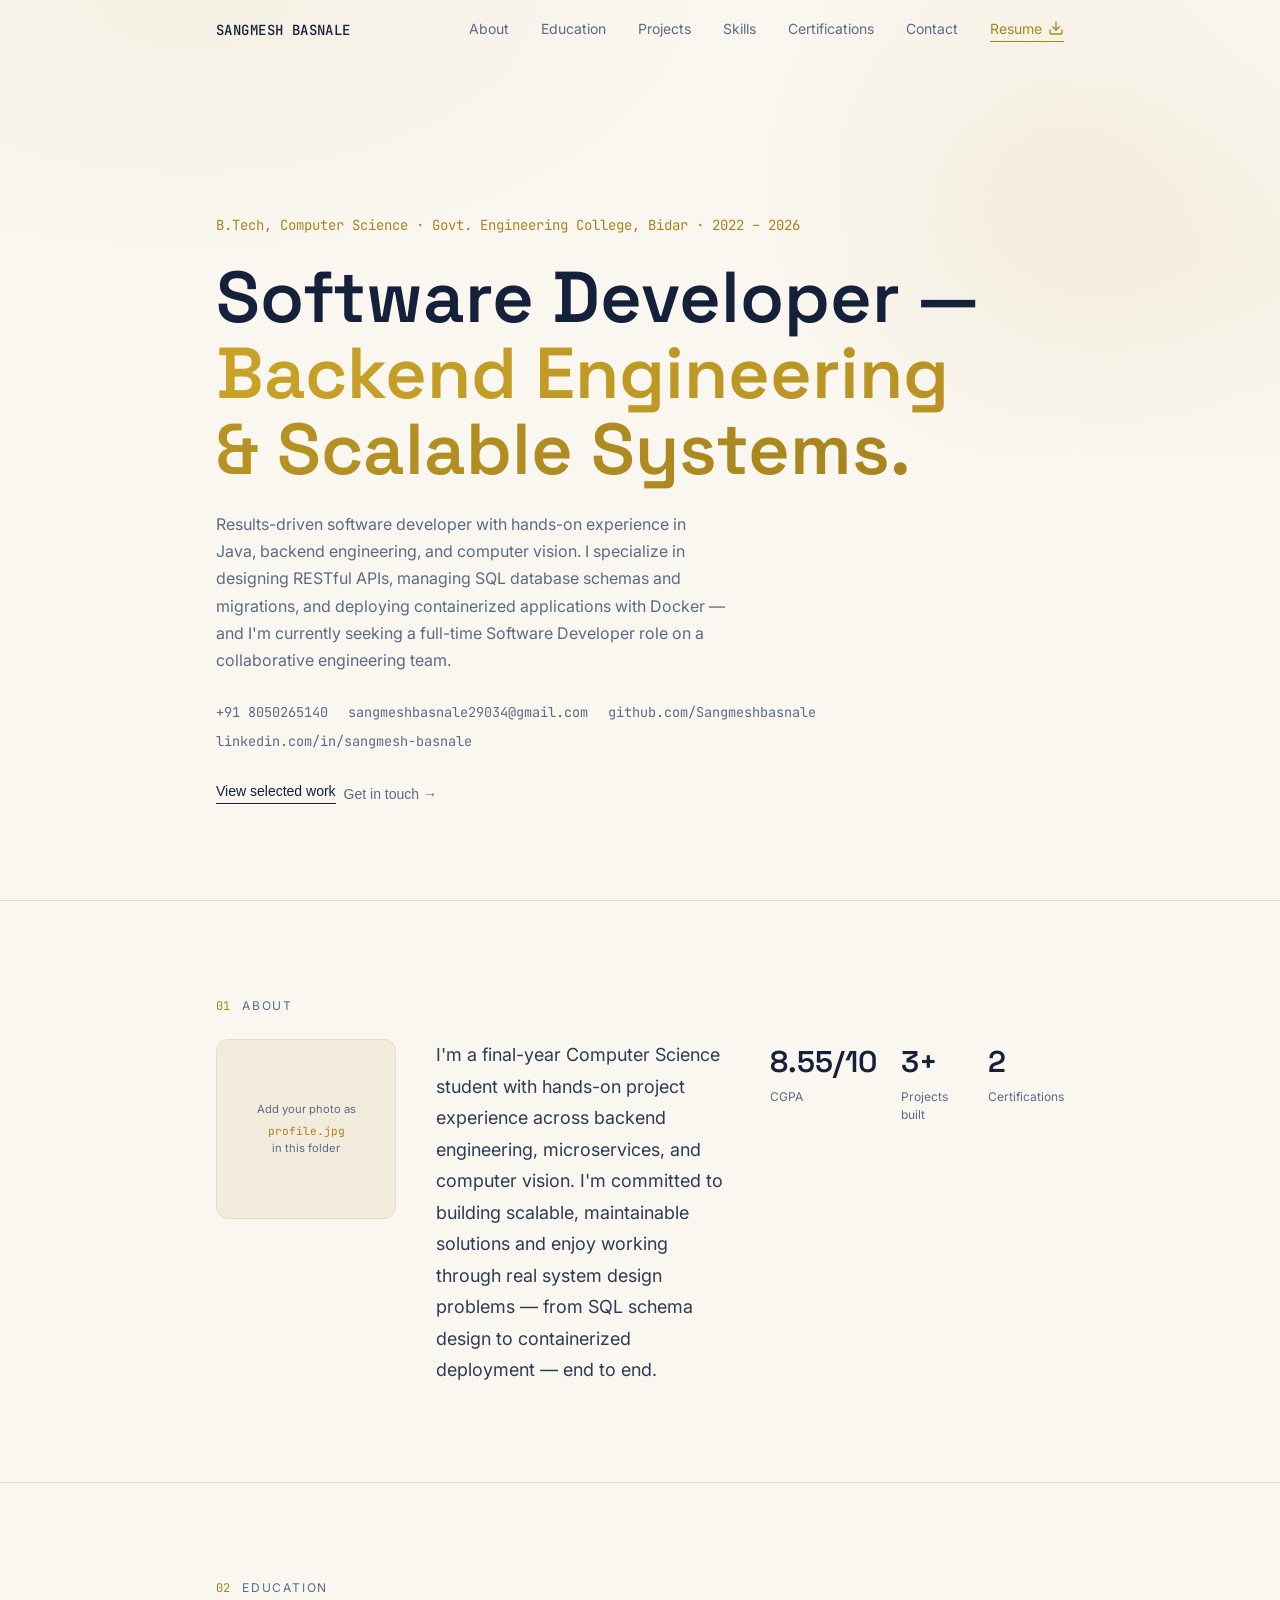
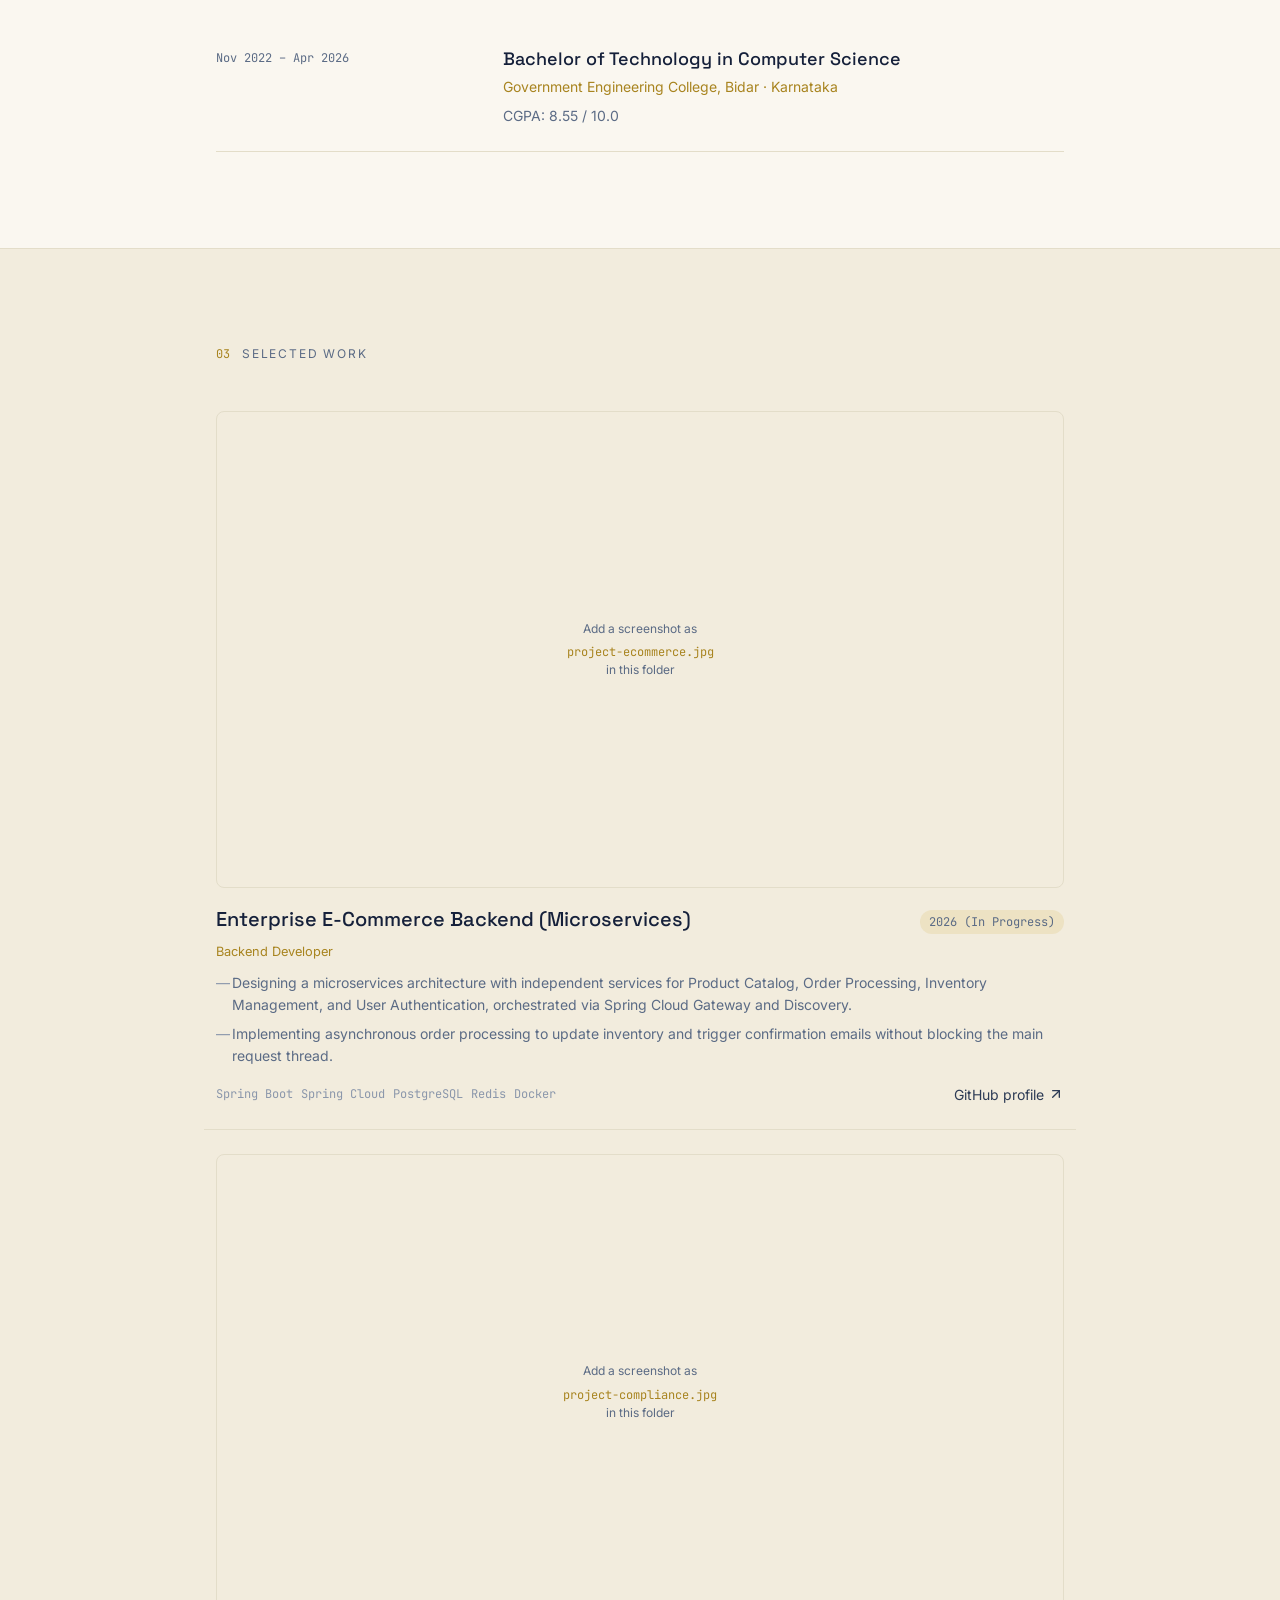
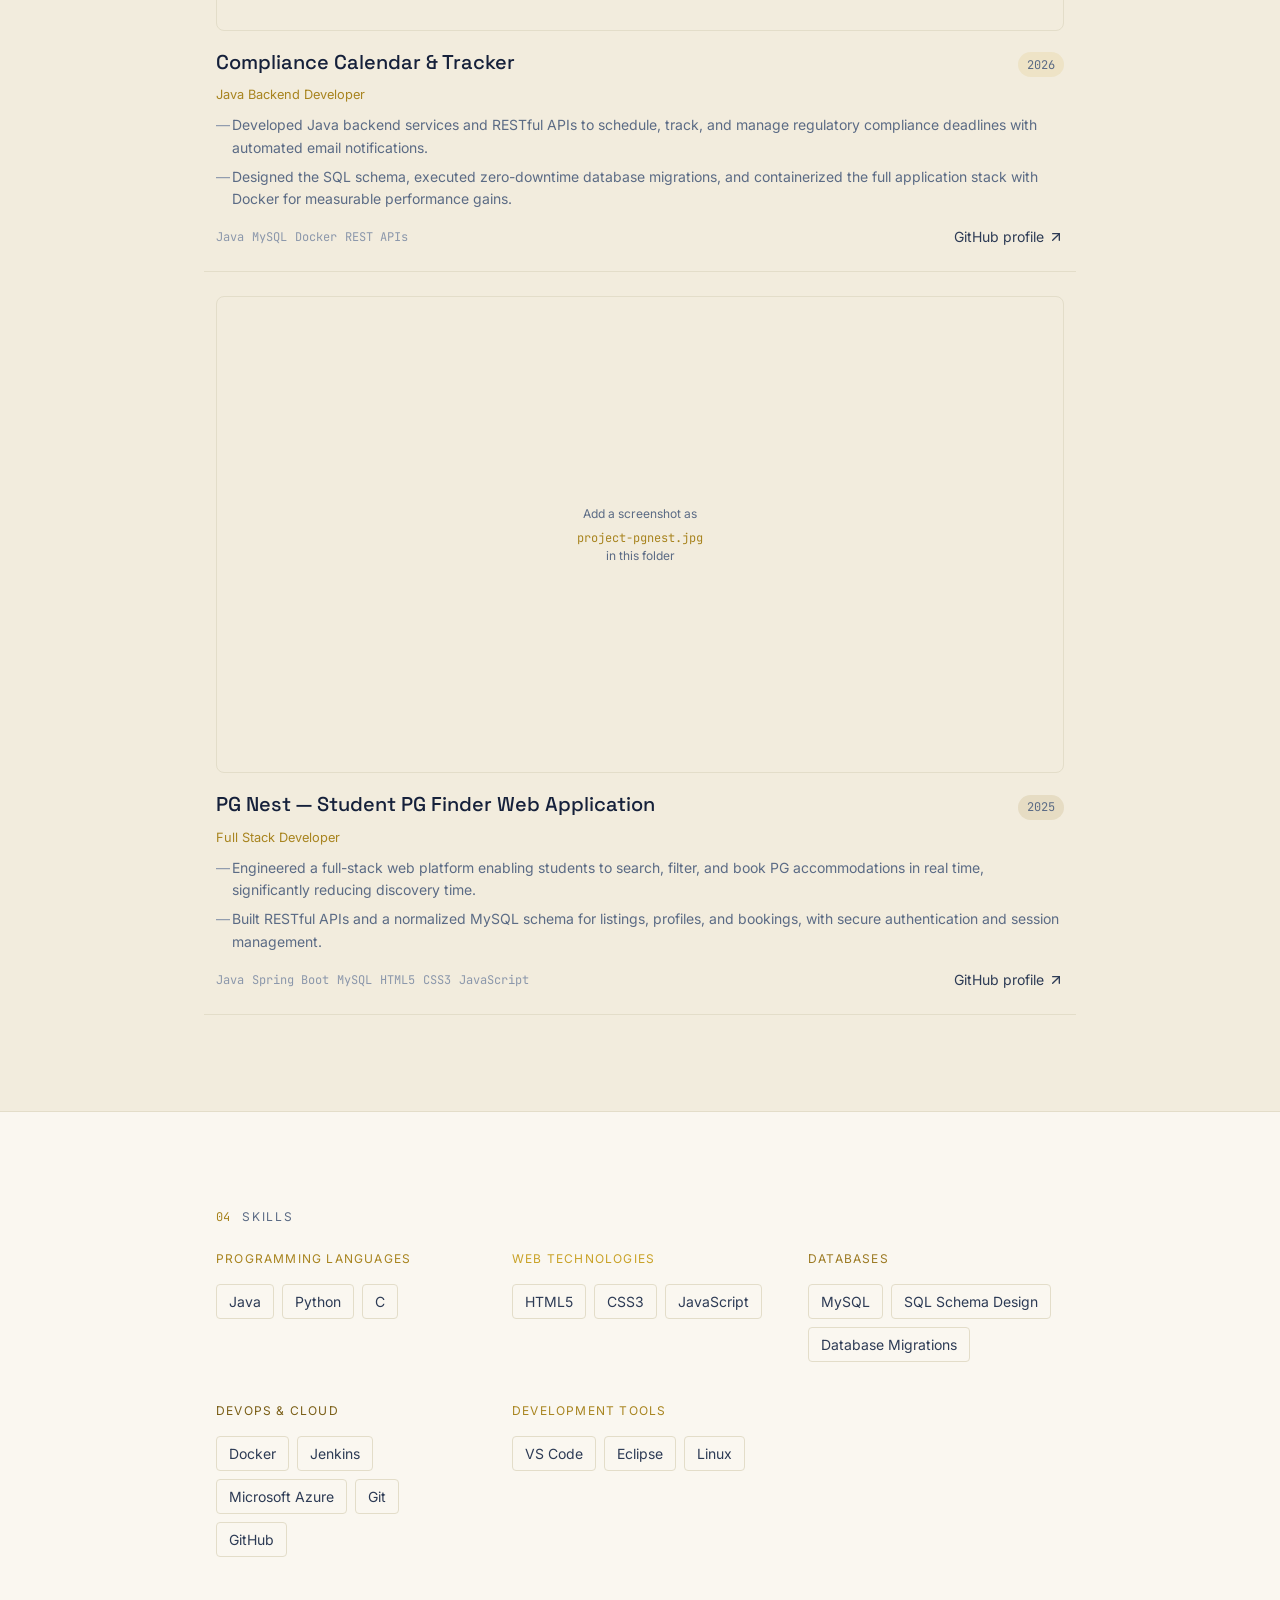
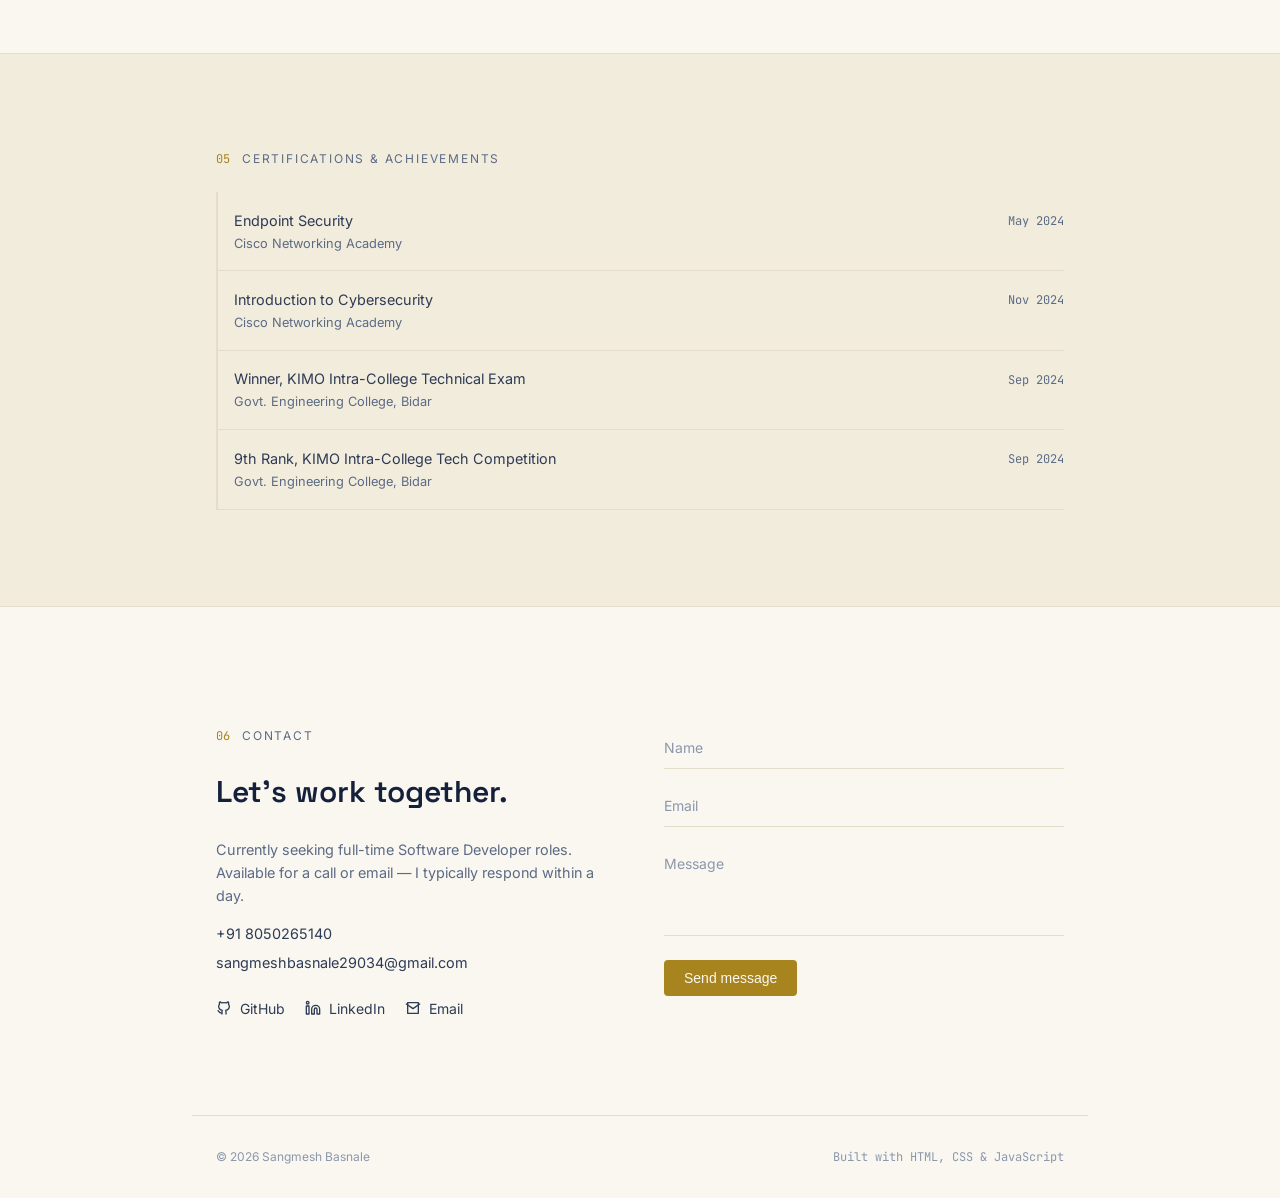
==== index.html @ 39742c04 "Initial commit: Portfolio website with index.html, style.css, script.js" ====
<!DOCTYPE html>
<html lang="en">
<head>
<meta charset="UTF-8" />
<meta name="viewport" content="width=device-width, initial-scale=1.0" />
<title>Sangmesh Basnale — Software Developer</title>
<link rel="preconnect" href="https://fonts.googleapis.com">
<link href="https://fonts.googleapis.com/css2?family=Space+Grotesk:wght@500;600;700&family=Inter:wght@400;500;600&family=JetBrains+Mono:wght@400;500&display=swap" rel="stylesheet">
<link rel="stylesheet" href="style.css">
</head>
<body>

<nav id="nav">
  <div class="nav-inner">
    <button class="brand" data-scroll="home">SANGMESH&nbsp;BASNALE</button>
    <div class="nav-links">
      <button class="nav-link" data-scroll="about">About</button>
      <button class="nav-link" data-scroll="education">Education</button>
      <button class="nav-link" data-scroll="projects">Projects</button>
      <button class="nav-link" data-scroll="skills">Skills</button>
      <button class="nav-link" data-scroll="certifications">Certifications</button>
      <button class="nav-link" data-scroll="contact">Contact</button>
      <a class="resume-btn" href="Sangmesh_Resume.pdf" target="_blank" rel="noopener noreferrer">
        Resume
        <svg class="icon" viewBox="0 0 24 24"><path d="M21 15v4a2 2 0 0 1-2 2H5a2 2 0 0 1-2-2v-4"></path><polyline points="7 10 12 15 17 10"></polyline><line x1="12" y1="15" x2="12" y2="3"></line></svg>
      </a>
    </div>
    <button class="nav-toggle" id="nav-toggle" aria-label="Toggle menu">
      <svg class="icon" viewBox="0 0 24 24" id="menu-icon"><line x1="4" y1="7" x2="20" y2="7"></line><line x1="4" y1="12" x2="20" y2="12"></line><line x1="4" y1="17" x2="20" y2="17"></line></svg>
    </button>
  </div>
  <div class="mobile-menu" id="mobile-menu">
    <button data-scroll="about">About</button>
    <button data-scroll="education">Education</button>
    <button data-scroll="projects">Projects</button>
    <button data-scroll="skills">Skills</button>
    <button data-scroll="certifications">Certifications</button>
    <button data-scroll="contact">Contact</button>
  </div>
</nav>

<!-- HERO -->
<section id="home" style="border-top:none;">
  <div class="wrap">
    <div class="eyebrow reveal">B.Tech, Computer Science · Govt. Engineering College, Bidar · 2022 – 2026</div>
    <img src="C:\Users\sangm\OneDrive\Pictures\Desktop\WhatsApp Image 2026-06-29 at 3.25.11 PM.jpeg" alt="Sangmesh Basnale" class="hero-profile-img reveal" onerror="this.style.display='none'">
    <h1 class="headline display reveal">Software Developer —<br><span class="grad-text">Backend Engineering<br>&amp; Scalable Systems.</span></h1>
    <p class="bio reveal">
      Results-driven software developer with hands-on experience in Java, backend
      engineering, and computer vision. I specialize in designing RESTful APIs, managing SQL
      database schemas and migrations, and deploying containerized applications with Docker —
      and I'm currently seeking a full-time Software Developer role on a collaborative
      engineering team.
    </p>
    <div class="contact-line reveal">
      <a href="tel:+918050265140">+91 8050265140</a>
      <a href="mailto:sangmeshbasnale29034@gmail.com">sangmeshbasnale29034@gmail.com</a>
      <a href="https://github.com/Sangmeshbasnale" target="_blank" rel="noopener noreferrer">github.com/Sangmeshbasnale</a>
      <a href="https://www.linkedin.com/in/sangmesh-basnale" target="_blank" rel="noopener noreferrer">linkedin.com/in/sangmesh-basnale</a>
    </div>
    <div class="hero-cta reveal">
      <button class="btn-outline" data-scroll="projects">View selected work</button>
      <button class="btn-ghost" data-scroll="contact">Get in touch →</button>
    </div>
  </div>
</section>

<!-- ABOUT -->
<section id="about">
  <div class="wrap">
    <div class="section-label reveal"><span class="idx">01</span><span class="lbl">About</span></div>
    <div class="about-grid">
      <div class="profile-photo-wrap reveal">
        <img src="C:\Users\sangm\OneDrive\Pictures\Desktop\WhatsApp Image 2026-06-29 at 3.25.11 PM.jpeg" alt="Sangmesh Basnale"
             onerror="this.style.display='none'; this.nextElementSibling.style.display='flex';">
        <div class="photo-placeholder">
          Add your photo as
          <span class="fname">profile.jpg</span>
          in this folder
        </div>
      </div>
      <p class="about-text reveal">
        I'm a final-year Computer Science student with hands-on project experience across
        backend engineering, microservices, and computer vision. I'm committed to building
        scalable, maintainable solutions and enjoy working through real system design problems —
        from SQL schema design to containerized deployment — end to end.
      </p>
      <div class="stats reveal">
        <div>
          <div class="stat-num"><span data-countup="8.55" data-decimal="true">0</span><span>/10</span></div>
          <div class="stat-label">CGPA</div>
        </div>
        <div>
          <div class="stat-num"><span data-countup="3">0</span><span>+</span></div>
          <div class="stat-label">Projects built</div>
        </div>
        <div>
          <div class="stat-num"><span data-countup="2">0</span></div>
          <div class="stat-label">Certifications</div>
        </div>
      </div>
    </div>
  </div>
</section>

<!-- EDUCATION -->
<section id="education">
  <div class="wrap">
    <div class="section-label reveal"><span class="idx">02</span><span class="lbl">Education</span></div>
    <div style="margin-top:1.5rem;">
      <div class="edu-row reveal">
        <div class="period">Nov 2022 – Apr 2026</div>
        <div>
          <h3 class="display">Bachelor of Technology in Computer Science</h3>
          <div class="org">Government Engineering College, Bidar · Karnataka</div>
          <p>CGPA: 8.55 / 10.0</p>
        </div>
      </div>
    </div>
  </div>
</section>

<!-- PROJECTS -->
<section id="projects" class="soft">
  <div class="wrap">
    <div class="section-label reveal"><span class="idx">03</span><span class="lbl">Selected work</span></div>
    <div style="margin-top:1.5rem;">

      <div class="proj-row reveal">
        <div class="project-shot">
          <img src="C:\Users\sangm\OneDrive\Pictures\Screenshots\Screenshot 2026-06-29 142313.png" alt="Enterprise E-Commerce Backend screenshot"
               onerror="this.style.display='none'; this.nextElementSibling.style.display='flex';">
          <div class="shot-placeholder">
            Add a screenshot as
            <span class="fname">project-ecommerce.jpg</span>
            in this folder
          </div>
        </div>
        <div class="proj-top">
          <h3 class="display">Enterprise E-Commerce Backend (Microservices)</h3>
          <span class="period status-badge status-progress">2026 (In Progress)</span>
        </div>
        <div class="proj-role">Backend Developer</div>
        <ul>
          <li>Designing a microservices architecture with independent services for Product Catalog, Order Processing, Inventory Management, and User Authentication, orchestrated via Spring Cloud Gateway and Discovery.</li>
          <li>Implementing asynchronous order processing to update inventory and trigger confirmation emails without blocking the main request thread.</li>
        </ul>
        <div class="proj-bottom">
          <div class="tags">
            <span class="tag">Spring Boot</span><span class="tag">Spring Cloud</span><span class="tag">PostgreSQL</span><span class="tag">Redis</span><span class="tag">Docker</span>
          </div>
          <a class="proj-link" href="https://github.com/Sangmeshbasnale" target="_blank" rel="noopener noreferrer">
            GitHub profile
            <svg class="icon" viewBox="0 0 24 24"><line x1="7" y1="17" x2="17" y2="7"></line><polyline points="7 7 17 7 17 17"></polyline></svg>
          </a>
        </div>
      </div>

      <div class="proj-row reveal">
        <div class="project-shot">
          <img src="C:\Users\sangm\OneDrive\Pictures\Screenshots\Screenshot 2026-06-29 160716.png" alt="Compliance Calendar & Tracker screenshot"
               onerror="this.style.display='none'; this.nextElementSibling.style.display='flex';">
          <div class="shot-placeholder">
            Add a screenshot as
            <span class="fname">project-compliance.jpg</span>
            in this folder
          </div>
        </div>
        <div class="proj-top">
          <h3 class="display">Compliance Calendar &amp; Tracker</h3>
          <span class="period status-badge status-2026">2026</span>
        </div>
        <div class="proj-role">Java Backend Developer</div>
        <ul>
          <li>Developed Java backend services and RESTful APIs to schedule, track, and manage regulatory compliance deadlines with automated email notifications.</li>
          <li>Designed the SQL schema, executed zero-downtime database migrations, and containerized the full application stack with Docker for measurable performance gains.</li>
        </ul>
        <div class="proj-bottom">
          <div class="tags">
            <span class="tag">Java</span><span class="tag">MySQL</span><span class="tag">Docker</span><span class="tag">REST APIs</span>
          </div>
          <a class="proj-link" href="https://github.com/Sangmeshbasnale" target="_blank" rel="noopener noreferrer">
            GitHub profile
            <svg class="icon" viewBox="0 0 24 24"><line x1="7" y1="17" x2="17" y2="7"></line><polyline points="7 7 17 7 17 17"></polyline></svg>
          </a>
        </div>
      </div>

      <div class="proj-row reveal">
        <div class="project-shot">
          <img src="C:\Users\sangm\OneDrive\Pictures\Screenshots\Screenshot 2026-06-29 113259.jpg" alt="PG Nest screenshot"
               onerror="this.style.display='none'; this.nextElementSibling.style.display='flex';">
          <div class="shot-placeholder">
            Add a screenshot as
            <span class="fname">project-pgnest.jpg</span>
            in this folder
          </div>
        </div>
        <div class="proj-top">
          <h3 class="display">PG Nest — Student PG Finder Web Application</h3>
          <span class="period status-badge status-2025">2025</span>
        </div>
        <div class="proj-role">Full Stack Developer</div>
        <ul>
          <li>Engineered a full-stack web platform enabling students to search, filter, and book PG accommodations in real time, significantly reducing discovery time.</li>
          <li>Built RESTful APIs and a normalized MySQL schema for listings, profiles, and bookings, with secure authentication and session management.</li>
        </ul>
        <div class="proj-bottom">
          <div class="tags">
            <span class="tag">Java</span><span class="tag">Spring Boot</span><span class="tag">MySQL</span><span class="tag">HTML5</span><span class="tag">CSS3</span><span class="tag">JavaScript</span>
          </div>
          <a class="proj-link" href="https://github.com/Sangmeshbasnale" target="_blank" rel="noopener noreferrer">
            GitHub profile
            <svg class="icon" viewBox="0 0 24 24"><line x1="7" y1="17" x2="17" y2="7"></line><polyline points="7 7 17 7 17 17"></polyline></svg>
          </a>
        </div>
      </div>

    </div>
  </div>
</section>

<!-- SKILLS -->
<section id="skills">
  <div class="wrap">
    <div class="section-label reveal"><span class="idx">04</span><span class="lbl">Skills</span></div>
    <div class="skills-grid">
      <div class="reveal">
        <div class="skill-cat-title" style="color: var(--accent);">Programming Languages</div>
        <div class="skill-tags">
          <span class="skill-tag c-teal">Java</span><span class="skill-tag c-teal">Python</span><span class="skill-tag c-teal">C</span>
        </div>
      </div>
      <div class="reveal">
        <div class="skill-cat-title" style="color: var(--gold-light);">Web Technologies</div>
        <div class="skill-tags">
          <span class="skill-tag c-blue">HTML5</span><span class="skill-tag c-blue">CSS3</span><span class="skill-tag c-blue">JavaScript</span>
        </div>
      </div>
      <div class="reveal">
        <div class="skill-cat-title" style="color: var(--gold-soft);">Databases</div>
        <div class="skill-tags">
          <span class="skill-tag c-amber">MySQL</span><span class="skill-tag c-amber">SQL Schema Design</span><span class="skill-tag c-amber">Database Migrations</span>
        </div>
      </div>
      <div class="reveal">
        <div class="skill-cat-title" style="color: var(--gold-deep);">DevOps &amp; Cloud</div>
        <div class="skill-tags">
          <span class="skill-tag c-purple">Docker</span><span class="skill-tag c-purple">Jenkins</span><span class="skill-tag c-purple">Microsoft Azure</span><span class="skill-tag c-purple">Git</span><span class="skill-tag c-purple">GitHub</span>
        </div>
      </div>
      <div class="reveal">
        <div class="skill-cat-title" style="color: var(--accent);">Development Tools</div>
        <div class="skill-tags">
          <span class="skill-tag c-rose">VS Code</span><span class="skill-tag c-rose">Eclipse</span><span class="skill-tag c-rose">Linux</span>
        </div>
      </div>
    </div>
  </div>
</section>

<!-- CERTIFICATIONS -->
<section id="certifications" class="soft">
  <div class="wrap">
    <div class="section-label reveal"><span class="idx">05</span><span class="lbl">Certifications &amp; Achievements</span></div>
    <div class="cert-list">
      <div class="cert-item reveal">
        <div><div class="cname">Endpoint Security</div><div class="corg">Cisco Networking Academy</div></div>
        <div class="cdate">May 2024</div>
      </div>
      <div class="cert-item reveal">
        <div><div class="cname">Introduction to Cybersecurity</div><div class="corg">Cisco Networking Academy</div></div>
        <div class="cdate">Nov 2024</div>
      </div>
      <div class="cert-item reveal">
        <div><div class="cname">Winner, KIMO Intra-College Technical Exam</div><div class="corg">Govt. Engineering College, Bidar</div></div>
        <div class="cdate">Sep 2024</div>
      </div>
      <div class="cert-item reveal">
        <div><div class="cname">9th Rank, KIMO Intra-College Tech Competition</div><div class="corg">Govt. Engineering College, Bidar</div></div>
        <div class="cdate">Sep 2024</div>
      </div>
    </div>
  </div>
</section>

<!-- CONTACT -->
<section id="contact">
  <div class="wrap">
    <div class="contact-grid">
      <div>
        <div class="section-label reveal"><span class="idx">06</span><span class="lbl">Contact</span></div>
        <h2 class="section-title reveal">Let's work together.</h2>
        <p class="reveal" style="color:var(--muted); font-size:.9rem; max-width:24rem; margin-bottom:1rem; line-height:1.6;">
          Currently seeking full-time Software Developer roles. Available for a call or email —
          I typically respond within a day.
        </p>
        <div class="reveal">
          <div class="contact-detail">+91 8050265140</div>
          <div class="contact-detail">sangmeshbasnale29034@gmail.com</div>
        </div>
        <div class="social-row reveal">
          <a class="social-link" href="https://github.com/Sangmeshbasnale" target="_blank" rel="noopener noreferrer">
            <svg class="icon" viewBox="0 0 24 24"><path d="M9 19c-4.3 1.4-4.3-2.5-6-3m12 5v-3.5c0-1 .1-1.4-.5-2 2.8-.3 5.5-1.4 5.5-6a4.6 4.6 0 0 0-1.3-3.2 4.2 4.2 0 0 0-.1-3.2s-1.1-.3-3.5 1.3a12.3 12.3 0 0 0-6.2 0C6.5 2.8 5.4 3.1 5.4 3.1a4.2 4.2 0 0 0-.1 3.2A4.6 4.6 0 0 0 4 9.5c0 4.6 2.7 5.7 5.5 6-.6.6-.6 1.2-.5 2V21"></path></svg>
            GitHub
          </a>
          <a class="social-link" href="https://www.linkedin.com/in/sangmesh-basnale" target="_blank" rel="noopener noreferrer">
            <svg class="icon" viewBox="0 0 24 24"><path d="M16 8a6 6 0 0 1 6 6v7h-4v-7a2 2 0 0 0-2-2 2 2 0 0 0-2 2v7h-4v-7a6 6 0 0 1 6-6z"></path><rect x="2" y="9" width="4" height="12"></rect><circle cx="4" cy="4" r="2"></circle></svg>
            LinkedIn
          </a>
          <a class="social-link" href="mailto:sangmeshbasnale29034@gmail.com">
            <svg class="icon" viewBox="0 0 24 24"><path d="M4 4h16v16H4z"></path><path d="M22 6l-10 7L2 6"></path></svg>
            Email
          </a>
        </div>
      </div>

      <form class="reveal" onsubmit="event.preventDefault(); alert('This is a static demo form — connect it to Formspree/EmailJS to receive real messages.');">
        <input type="text" placeholder="Name" required>
        <input type="email" placeholder="Email" required>
        <textarea rows="4" placeholder="Message" required></textarea>
        <button type="submit" class="submit-btn">Send message</button>
      </form>
    </div>
  </div>
</section>

<footer>
  <span>© 2026 Sangmesh Basnale</span>
  <span class="mono">Built with HTML, CSS &amp; JavaScript</span>
</footer>

<button id="back-top" aria-label="Back to top">
  <svg class="icon" viewBox="0 0 24 24"><line x1="12" y1="19" x2="12" y2="5"></line><polyline points="5 12 12 5 19 12"></polyline></svg>
</button>

<script src="script.js"></script>
</body>
</html>
---- style.css ----
:root {
  --bg: #faf7f0;
  --bg-soft: #f2ecdd;
  --text: #15203a;
  --text-soft: #2d3b55;
  --muted: #5b6b85;
  --muted-2: #8b97ab;
  --line: #e3ddc9;
  --accent: #a8841f;
  --gold-light: #c9a227;
  --gold-deep: #7a5e16;
  --gold-soft: #9c7a23;
  --blue: #3b82f6;
  --amber: #c9a227;
  --purple: #9c7a23;
  --rose: #7a5e16;
}

* { box-sizing: border-box; margin: 0; padding: 0; }

body {
  background: var(--bg);
  background-image:
    radial-gradient(ellipse 70% 50% at 15% 0%, rgba(168,132,31,0.06), transparent 60%),
    radial-gradient(ellipse 60% 40% at 100% 30%, rgba(168,132,31,0.04), transparent 60%);
  background-attachment: fixed;
  color: var(--text);
  font-family: 'Inter', sans-serif;
  line-height: 1.5;
  overflow-x: hidden;
}

.display { font-family: 'Space Grotesk', sans-serif; }
.mono { font-family: 'JetBrains Mono', monospace; }

a { color: inherit; text-decoration: none; }

.wrap { max-width: 56rem; margin: 0 auto; padding-left: 1.5rem; padding-right: 1.5rem; }

/* ---------- NAV ---------- */
nav {
  position: fixed; top: 0; left: 0; right: 0; z-index: 50;
  background: transparent;
  border-bottom: 1px solid transparent;
  transition: background-color .3s ease, border-color .3s ease, backdrop-filter .3s ease;
}
nav.scrolled {
  background: rgba(250,247,240,0.88);
  backdrop-filter: blur(8px);
  border-bottom: 1px solid var(--line);
}
.nav-inner {
  display: flex; align-items: center; justify-content: space-between;
  padding: 1.1rem 1.5rem; max-width: 56rem; margin: 0 auto;
}
.brand { font-family: 'JetBrains Mono', monospace; font-size: .875rem; font-weight: 500; letter-spacing: .03em; background: none; border: none; color: var(--text); cursor: pointer; }
.nav-links { display: flex; align-items: center; gap: 2rem; font-size: .875rem; }
.nav-link {
  background: none; border: none; cursor: pointer; color: var(--muted);
  position: relative; padding-bottom: 2px; font-family: 'Inter', sans-serif; font-size: .875rem;
  text-transform: capitalize;
}
.nav-link::after {
  content: ''; position: absolute; left: 0; bottom: 0; width: 0; height: 1px;
  background: var(--accent); transition: width .25s ease;
}
.nav-link:hover::after, .nav-link.active::after { width: 100%; }
.nav-link.active { color: var(--text); }
.resume-btn {
  display: flex; align-items: center; gap: .4rem; font-size: .875rem;
  border-bottom: 1px solid var(--accent); color: var(--accent); padding-bottom: 2px;
}
.nav-toggle { display: none; background: none; border: none; color: var(--text); cursor: pointer; }
.mobile-menu {
  display: none; flex-direction: column; gap: 1rem; padding: 0 1.5rem 1.5rem;
  background: rgba(250,247,240,0.98); font-size: .875rem;
}
.mobile-menu.open { display: flex; }
.mobile-menu button { background: none; border: none; color: var(--muted); text-align: left; cursor: pointer; font-size: .875rem; text-transform: capitalize; }

@media (max-width: 768px) {
  .nav-links { display: none; }
  .nav-toggle { display: block; }
}

/* ---------- REVEAL ---------- */
.reveal { opacity: 0; transform: translateY(16px); transition: opacity .5s ease, transform .5s ease; }
.reveal.visible { opacity: 1; transform: translateY(0); }

/* ---------- HERO ---------- */
#home {
  min-height: 100vh; display: flex; align-items: flex-end;
  padding: 8rem 1.5rem 6rem;
  position: relative;
}
#home::before {
  content: '';
  position: absolute; top: -10%; right: -10%; width: 55%; height: 60%;
  background: radial-gradient(circle, rgba(168,132,31,0.07), transparent 70%);
  pointer-events: none; z-index: 0;
}
#home .wrap { position: relative; z-index: 1; }
.eyebrow { font-family: 'JetBrains Mono', monospace; font-size: .875rem; color: var(--accent); margin-bottom: 1.5rem; }
h1.headline {
  font-family: 'Space Grotesk', sans-serif; font-weight: 600; line-height: 1.05;
  font-size: clamp(2.5rem, 7vw, 4.5rem); margin-bottom: 1.5rem;
}
.grad-text {
  background: linear-gradient(90deg, var(--gold-light), var(--accent));
  -webkit-background-clip: text; background-clip: text; color: transparent;
}
.status-badge {
  font-family: 'JetBrains Mono', monospace; font-size: .7rem; padding: .2rem .55rem;
  border-radius: 999px; white-space: nowrap;
}
.status-progress { background: rgba(201,162,39,0.14); color: var(--gold-light); }
.status-2026 { background: rgba(201,162,39,0.12); color: var(--accent); }
.status-2025 { background: rgba(156,122,35,0.14); color: var(--gold-soft); }
.bio { max-width: 32rem; margin-bottom: 1.75rem; color: var(--muted); font-size: 1rem; line-height: 1.7; }
.contact-line { display: flex; flex-wrap: wrap; gap: .5rem 1.25rem; margin-bottom: 2rem; font-size: .85rem; color: var(--muted); font-family: 'JetBrains Mono', monospace; }
.contact-line a:hover { color: var(--accent); }
.hero-cta { display: flex; flex-wrap: wrap; gap: 2rem .5rem; align-items: center; }
.btn-outline { font-size: .875rem; border-bottom: 1px solid var(--text); padding-bottom: 4px; background: none; border-top: none; border-left: none; border-right: none; color: var(--text); cursor: pointer; }
.btn-ghost { font-size: .875rem; color: var(--muted); background: none; border: none; cursor: pointer; }
.hero-profile-img { width: 72px; height: 72px; border-radius: 50%; object-fit: cover; border: 2px solid var(--line); margin-bottom: 1.5rem; display: block; }

/* ---------- SECTIONS ---------- */
section { padding: 6rem 1.5rem; border-top: 1px solid var(--line); }
section.soft { background: var(--bg-soft); }
.section-label { display: flex; align-items: baseline; gap: .75rem; margin-bottom: .75rem; }
.section-label .idx { font-family: 'JetBrains Mono', monospace; font-size: .75rem; color: var(--accent); }
.section-label .lbl { font-size: .75rem; text-transform: uppercase; letter-spacing: .15em; color: var(--muted); }
.section-title { font-family: 'Space Grotesk', sans-serif; font-size: 1.875rem; font-weight: 600; margin-top: 1.5rem; margin-bottom: 1.5rem; }

/* ---------- ABOUT ---------- */
.about-grid { display: grid; gap: 2.5rem; grid-template-columns: 180px 1fr 1fr; align-items: start; margin-top: 1.5rem; }
.about-text { font-size: 1.125rem; line-height: 1.75; color: var(--text-soft); }
.stats { display: grid; grid-template-columns: repeat(3, 1fr); gap: 1.5rem; }
.stat-num { font-family: 'Space Grotesk', sans-serif; font-size: 1.875rem; font-weight: 600; }
.stat-label { font-size: .75rem; color: var(--muted); margin-top: .25rem; }
@media (max-width: 768px) { .about-grid { grid-template-columns: 1fr; } }

.profile-photo-wrap {
  width: 180px; height: 180px; border-radius: 12px; overflow: hidden;
  border: 1px solid var(--line); background: var(--bg-soft); position: relative;
}
.profile-photo-wrap img { width: 100%; height: 100%; object-fit: cover; display: block; }
.photo-placeholder {
  display: none; flex-direction: column; align-items: center; justify-content: center;
  height: 100%; text-align: center; font-size: .7rem; color: var(--muted); padding: .75rem; line-height: 1.5;
}
.photo-placeholder .fname { font-family: 'JetBrains Mono', monospace; color: var(--accent); margin-top: .35rem; word-break: break-all; }

.project-shot {
  width: 100%; aspect-ratio: 16/9; border-radius: 8px; overflow: hidden;
  border: 1px solid var(--line); background: var(--bg-soft); position: relative; margin-bottom: 1rem;
}
.project-shot img { width: 100%; height: 100%; object-fit: cover; display: block; }
.shot-placeholder {
  display: none; position: absolute; inset: 0; flex-direction: column; align-items: center;
  justify-content: center; font-size: .75rem; color: var(--muted); text-align: center; padding: 1rem; line-height: 1.5;
}
.shot-placeholder .fname { font-family: 'JetBrains Mono', monospace; color: var(--accent); margin-top: .35rem; }

/* ---------- EDUCATION ---------- */
.edu-row { display: grid; grid-template-columns: 1fr 2.2fr; gap: .5rem 2rem; padding: 1.5rem 0; border-bottom: 1px solid var(--line); }
.edu-row .period { font-family: 'JetBrains Mono', monospace; font-size: .75rem; color: var(--muted); padding-top: .25rem; }
.edu-row h3 { font-family: 'Space Grotesk', sans-serif; font-size: 1.125rem; font-weight: 500; }
.edu-row .org { font-size: .875rem; color: var(--accent); margin: .25rem 0 .5rem; }
.edu-row p { font-size: .875rem; color: var(--muted); line-height: 1.6; }
@media (max-width: 600px) { .edu-row { grid-template-columns: 1fr; } }

/* ---------- PROJECTS ---------- */
.proj-row { border-bottom: 1px solid var(--line); padding: 1.5rem .75rem; margin: 0 -0.75rem; transition: background-color .2s ease; }
.proj-row:hover { background: rgba(21,32,58,0.025); }
.proj-top { display: flex; flex-wrap: wrap; align-items: baseline; justify-content: space-between; gap: .5rem; margin-bottom: .5rem; }
.proj-top h3 { font-family: 'Space Grotesk', sans-serif; font-size: 1.25rem; font-weight: 500; }
.proj-top .period { font-family: 'JetBrains Mono', monospace; font-size: .75rem; color: var(--muted); }
.proj-role { font-size: .8rem; color: var(--accent); margin-bottom: .65rem; }
.proj-row ul { list-style: none; margin-bottom: 1rem; }
.proj-row li { font-size: .875rem; color: var(--muted); line-height: 1.6; padding-left: 1rem; position: relative; margin-bottom: .4rem; }
.proj-row li::before { content: '—'; position: absolute; left: 0; color: var(--muted-2); }
.proj-bottom { display: flex; flex-wrap: wrap; align-items: center; justify-content: space-between; gap: 1rem; }
.tags { display: flex; flex-wrap: wrap; gap: .5rem; }
.tag { font-family: 'JetBrains Mono', monospace; font-size: .75rem; color: var(--muted-2); }
.proj-link { display: flex; align-items: center; gap: .25rem; font-size: .875rem; color: var(--text-soft); transition: padding-left .2s ease, color .2s ease; }
.proj-link:hover { padding-left: 8px; color: var(--accent); }

/* ---------- SKILLS ---------- */
.skills-grid { display: grid; grid-template-columns: repeat(3, 1fr); gap: 2.5rem; margin-top: 1.5rem; }
.skill-cat-title { font-size: .75rem; text-transform: uppercase; letter-spacing: .1em; color: var(--muted); margin-bottom: 1rem; }
.skill-tags { display: flex; flex-wrap: wrap; gap: .5rem; }
.skill-tag { font-size: .875rem; padding: .375rem .75rem; border-radius: 4px; border: 1px solid var(--line); color: var(--text-soft); transition: border-color .2s ease, color .2s ease, background-color .2s ease; }
.skill-tag:hover { border-color: var(--accent); color: var(--accent); }
.skill-tag.c-teal:hover   { border-color: var(--accent); color: var(--accent); background: rgba(201,162,39,0.10); }
.skill-tag.c-blue:hover   { border-color: var(--gold-light); color: var(--gold-light); background: rgba(227,197,103,0.10); }
.skill-tag.c-amber:hover  { border-color: var(--gold-soft); color: var(--gold-soft); background: rgba(184,146,58,0.10); }
.skill-tag.c-purple:hover { border-color: var(--gold-deep); color: var(--gold-deep); background: rgba(156,122,35,0.10); }
.skill-tag.c-rose:hover   { border-color: var(--accent); color: var(--accent); background: rgba(201,162,39,0.10); }
@media (max-width: 768px) { .skills-grid { grid-template-columns: 1fr; gap: 1.75rem; } }

/* ---------- CERTIFICATIONS ---------- */
.cert-list { margin-top: 1.5rem; display: flex; flex-direction: column; }
.cert-item { display: flex; justify-content: space-between; gap: 1rem; padding: 1.1rem 0 1.1rem 1rem; border-bottom: 1px solid var(--line); border-left: 2px solid var(--line); font-size: .9rem; transition: border-left-color .2s ease; }
.cert-item:hover { border-left-color: var(--accent); }
.cert-item .cname { color: var(--text-soft); }
.cert-item .corg { color: var(--muted); font-size: .8rem; margin-top: .15rem; }
.cert-item .cdate { font-family: 'JetBrains Mono', monospace; font-size: .75rem; color: var(--muted); white-space: nowrap; padding-top: .15rem; }

/* ---------- CONTACT ---------- */
.contact-grid { display: grid; grid-template-columns: 1fr 1fr; gap: 3rem; margin-top: 1.5rem; }
.contact-detail { font-size: .9rem; color: var(--text-soft); margin-bottom: .5rem; }
.social-row { display: flex; gap: 1.25rem; margin-top: 1.5rem; flex-wrap: wrap; }
.social-link { display: flex; align-items: center; gap: .5rem; font-size: .875rem; color: var(--text-soft); transition: padding-left .2s ease, color .2s ease; }
.social-link:hover { padding-left: 8px; color: var(--accent); }
form { display: flex; flex-direction: column; gap: 1rem; }
form input, form textarea {
  background: transparent; border: none; border-bottom: 1px solid var(--line);
  color: var(--text); font-size: .875rem; padding: .75rem 0; font-family: 'Inter', sans-serif;
  transition: border-color .2s ease;
}
form textarea { resize: none; }
form input::placeholder, form textarea::placeholder { color: var(--muted-2); }
form input:focus, form textarea:focus { outline: none; border-color: var(--accent); }
.submit-btn {
  margin-top: .5rem; align-self: flex-start; padding: .65rem 1.25rem; border-radius: 4px;
  font-size: .875rem; font-weight: 500; background: var(--accent); color: var(--bg);
  border: none; cursor: pointer; transition: transform .2s ease;
}
.submit-btn:hover { transform: translateY(-2px); }
@media (max-width: 768px) { .contact-grid { grid-template-columns: 1fr; } }

footer {
  padding: 2rem 1.5rem; border-top: 1px solid var(--line);
  display: flex; flex-wrap: wrap; justify-content: space-between; gap: .5rem;
  font-size: .75rem; color: var(--muted-2); max-width: 56rem; margin: 0 auto;
}

#back-top {
  position: fixed; bottom: 1.5rem; right: 1.5rem; z-index: 50;
  width: 44px; height: 44px; border-radius: 50%; background: var(--accent); color: var(--bg);
  border: none; display: none; align-items: center; justify-content: center; cursor: pointer;
  transition: transform .2s ease;
}
#back-top.show { display: flex; }
#back-top:hover { transform: translateY(-3px); }

svg.icon { width: 16px; height: 16px; stroke: currentColor; fill: none; stroke-width: 2; stroke-linecap: round; stroke-linejoin: round; flex-shrink: 0; }

@media (prefers-reduced-motion: reduce) {
  * { transition: none !important; }
}
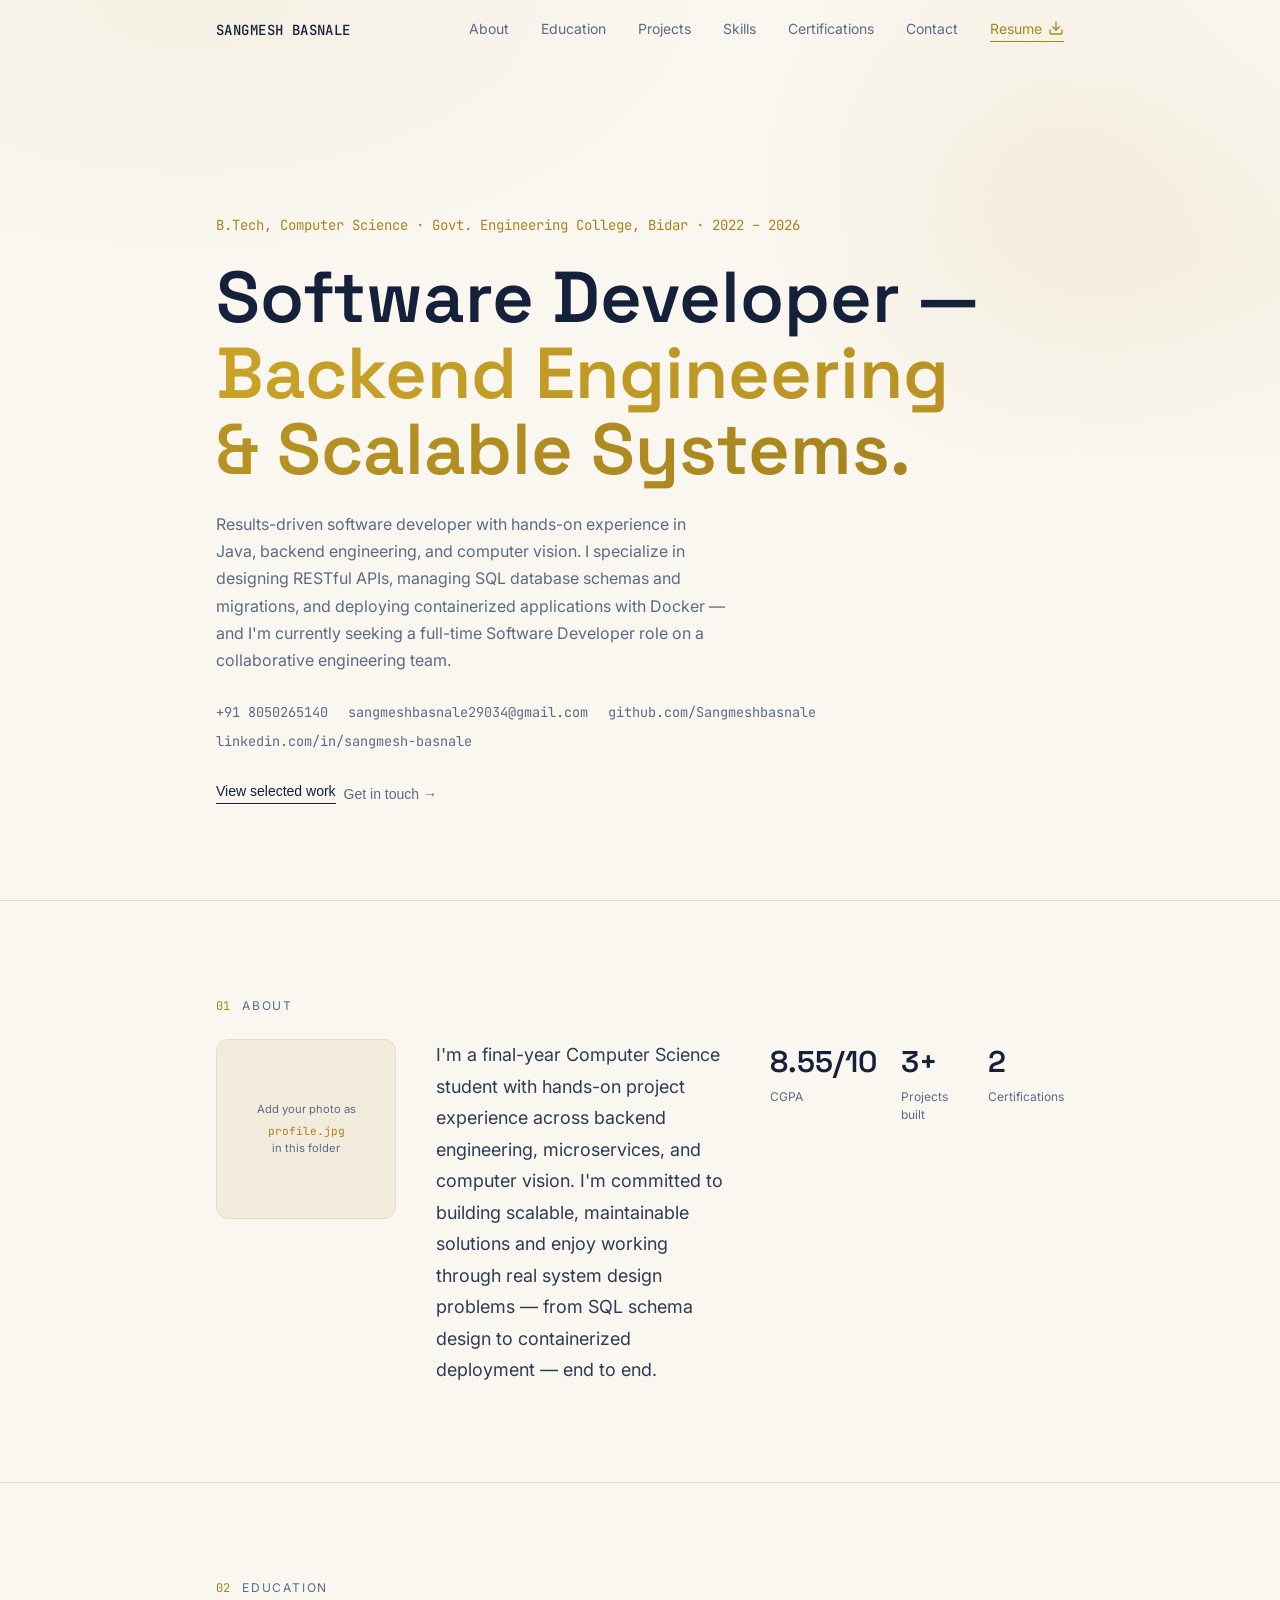
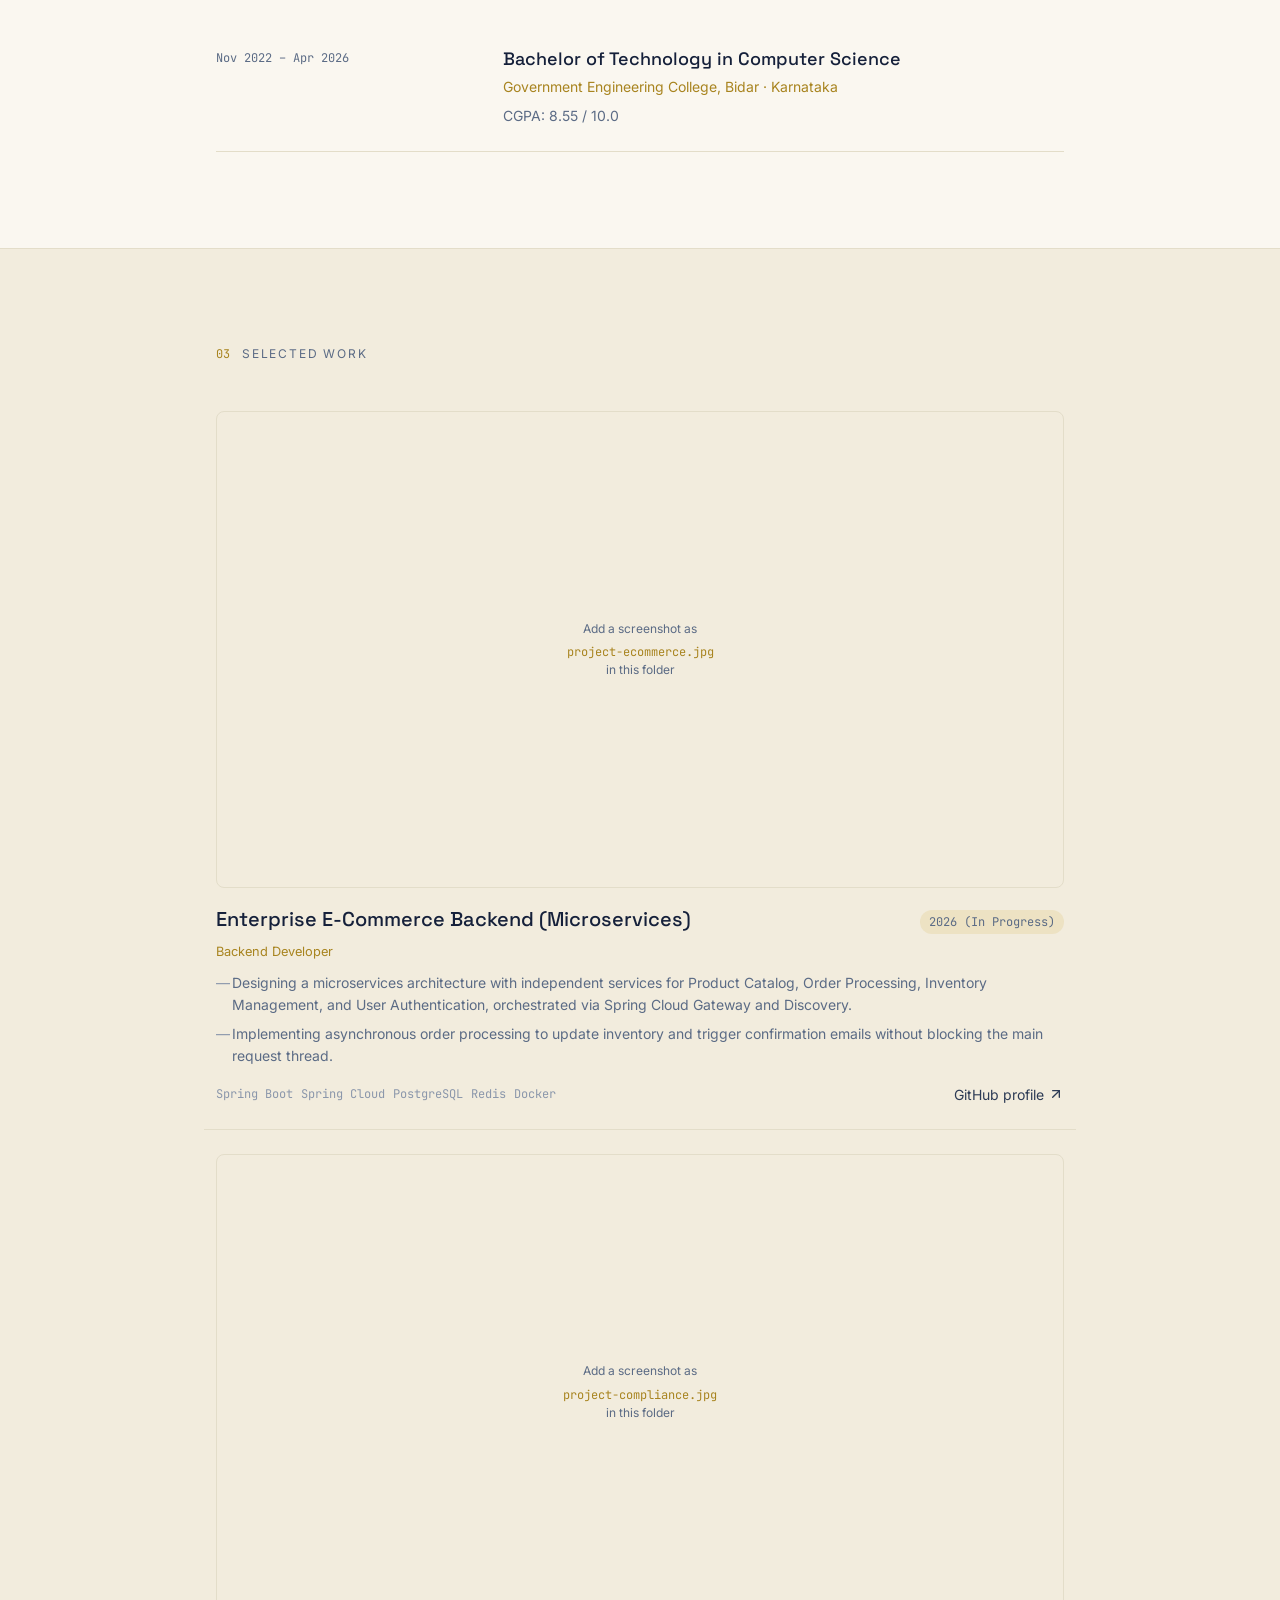
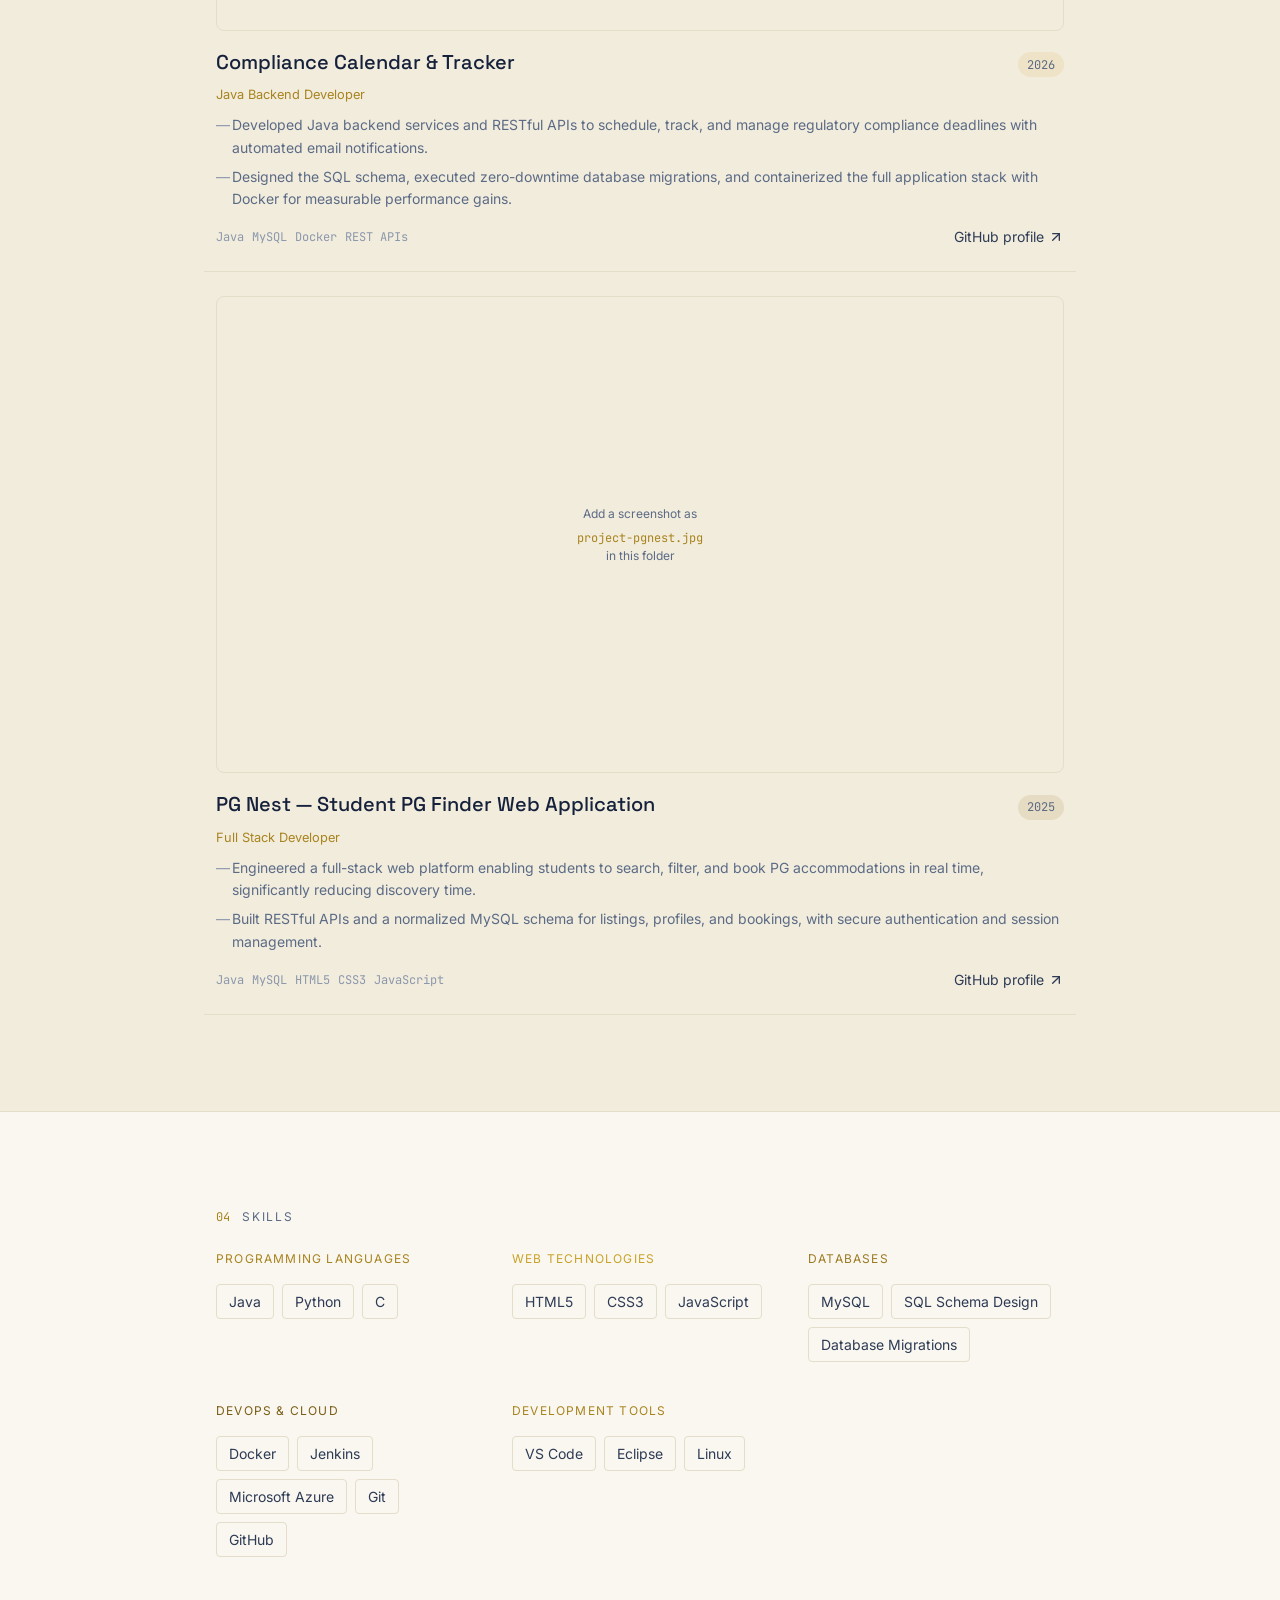
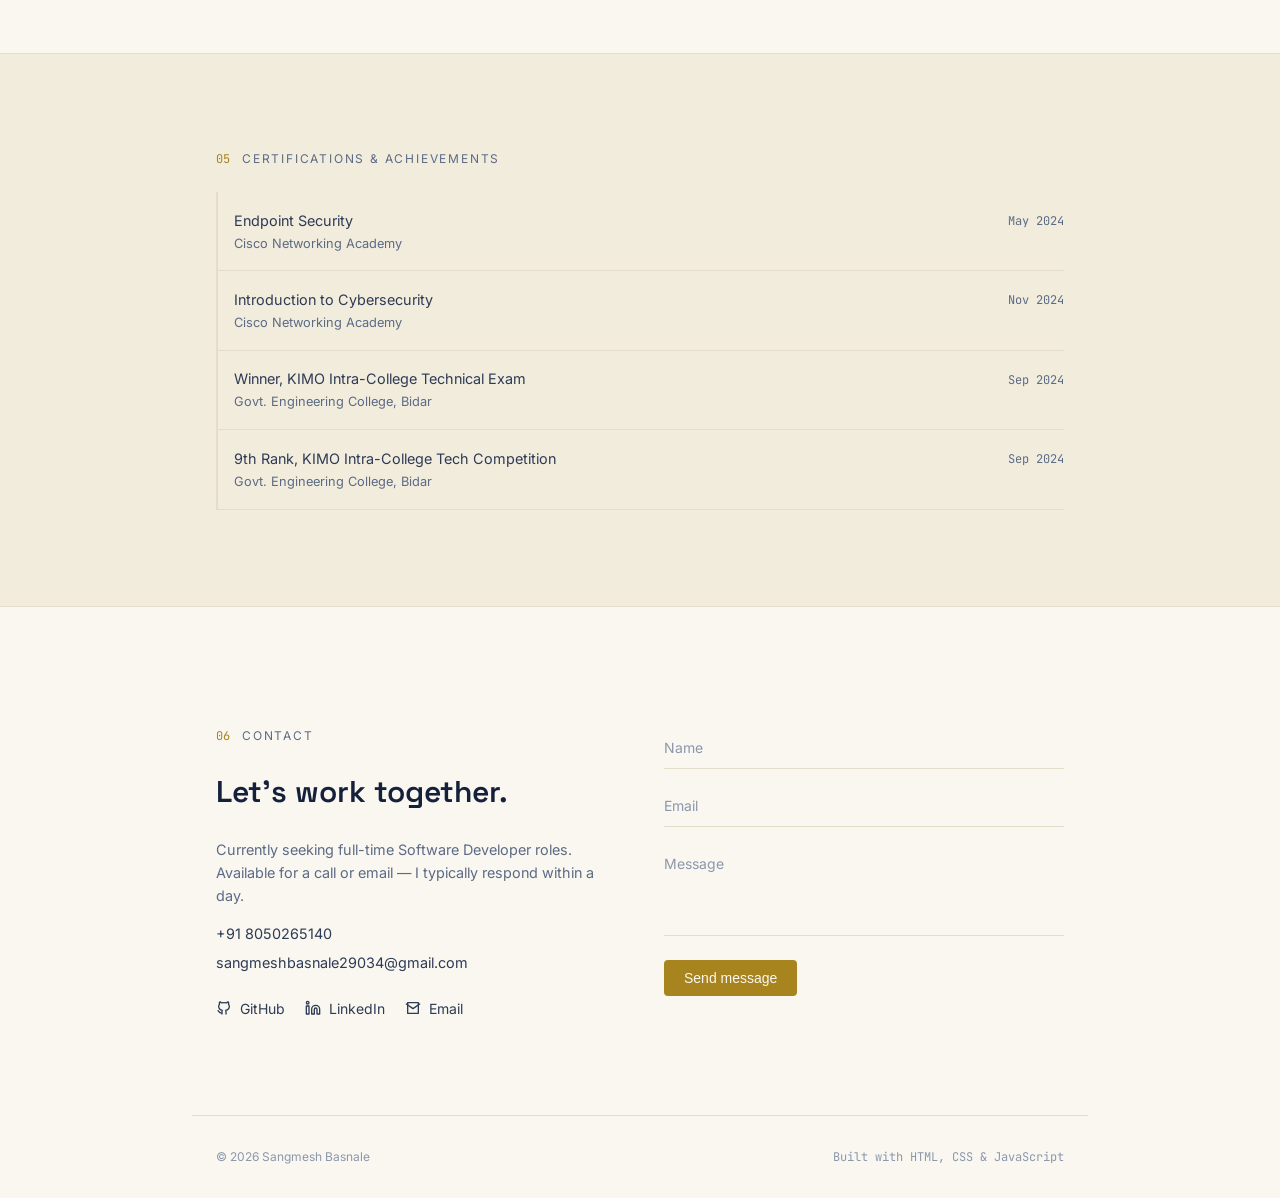
==== commit 1626ae75: "Final change" ====
--- a/index.html
+++ b/index.html
@@ -207,7 +207,7 @@
         </ul>
         <div class="proj-bottom">
           <div class="tags">
-            <span class="tag">Java</span><span class="tag">Spring Boot</span><span class="tag">MySQL</span><span class="tag">HTML5</span><span class="tag">CSS3</span><span class="tag">JavaScript</span>
+            <span class="tag">Java</span><span class="tag">MySQL</span><span class="tag">HTML5</span><span class="tag">CSS3</span><span class="tag">JavaScript</span>
           </div>
           <a class="proj-link" href="https://github.com/Sangmeshbasnale" target="_blank" rel="noopener noreferrer">
             GitHub profile
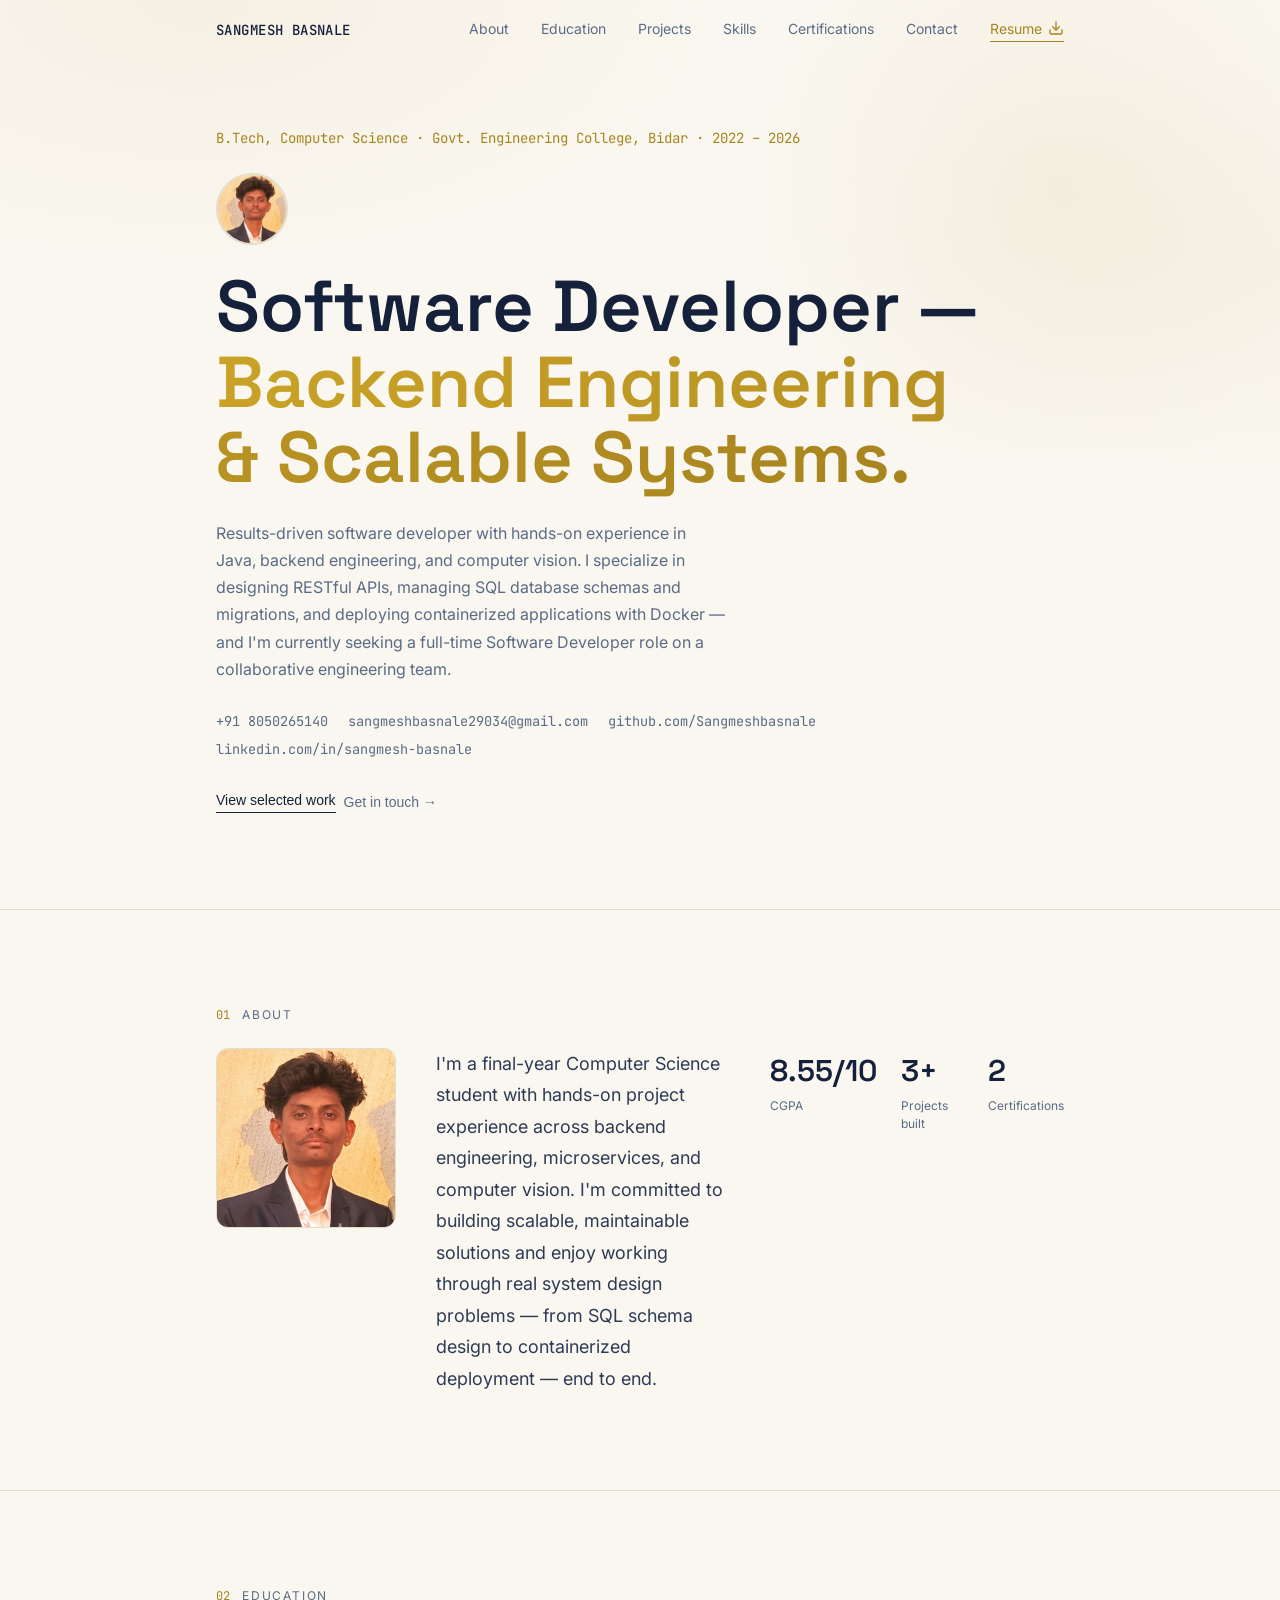
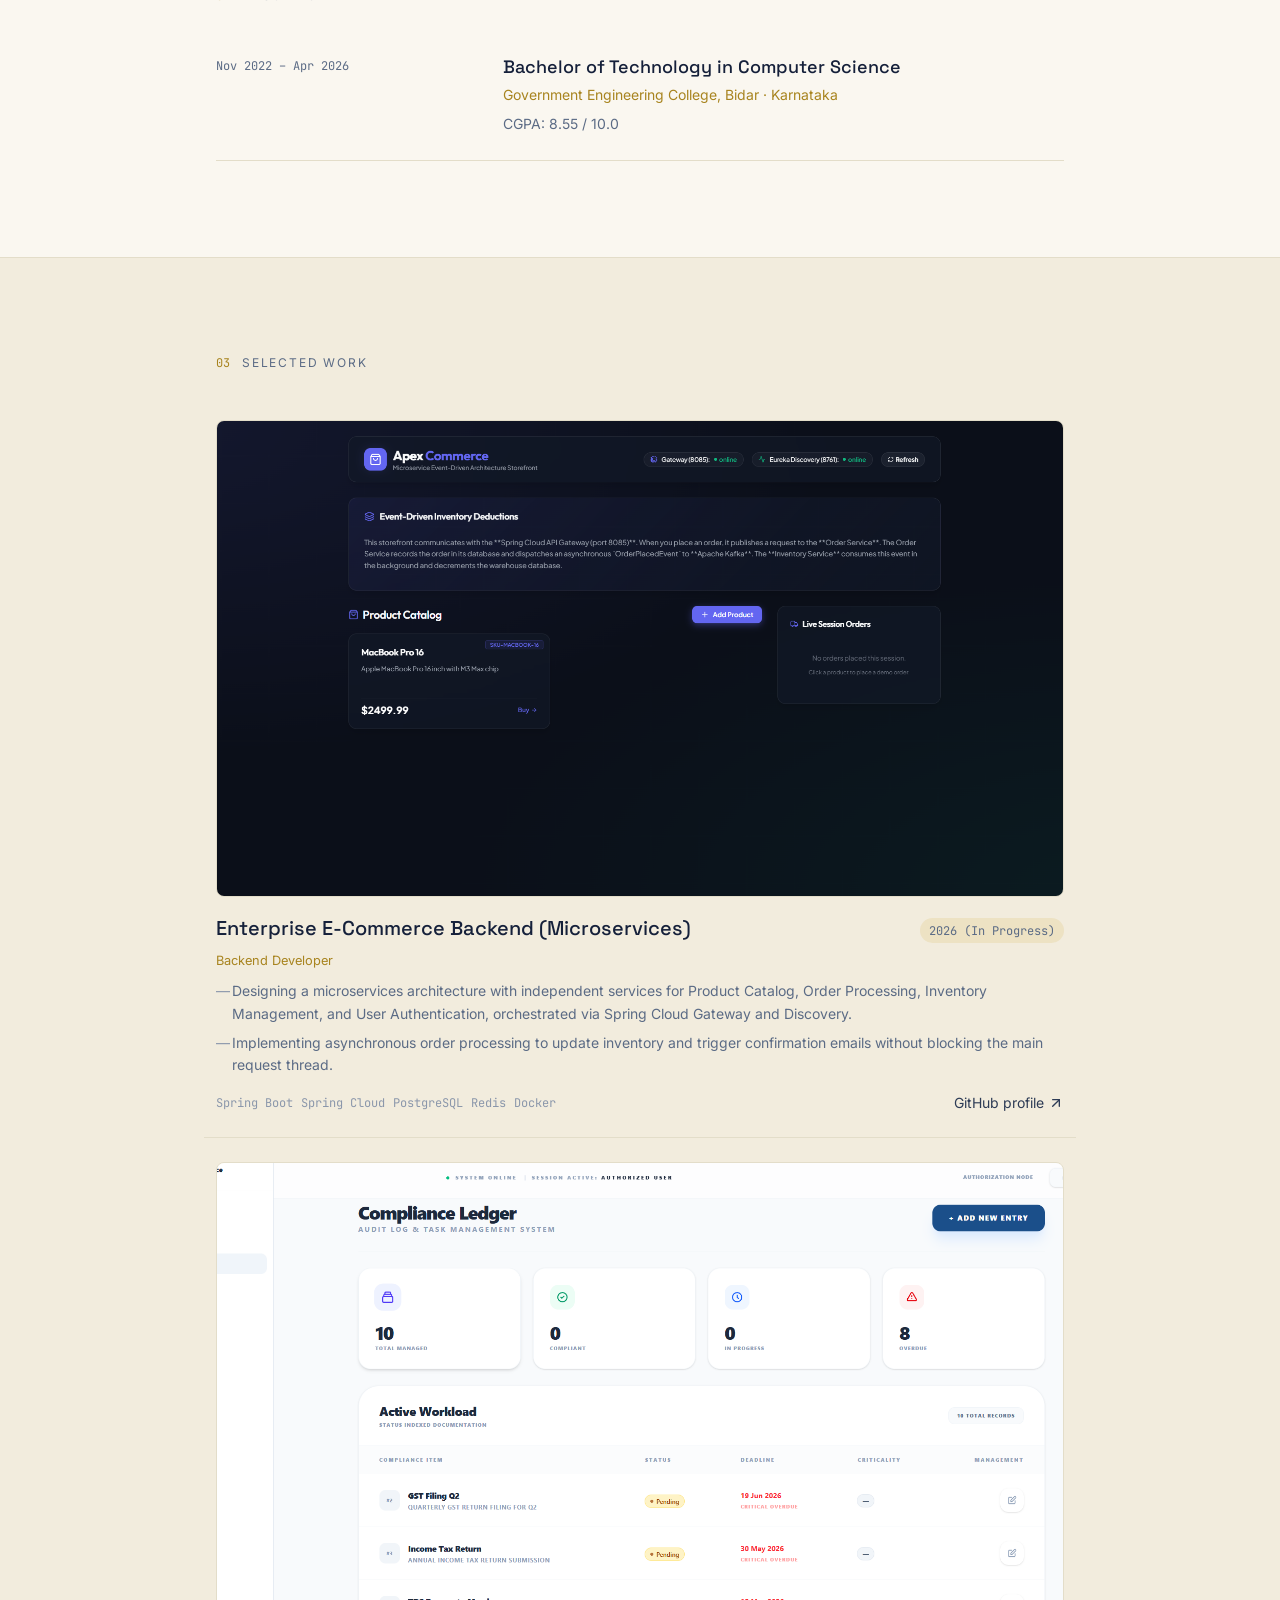
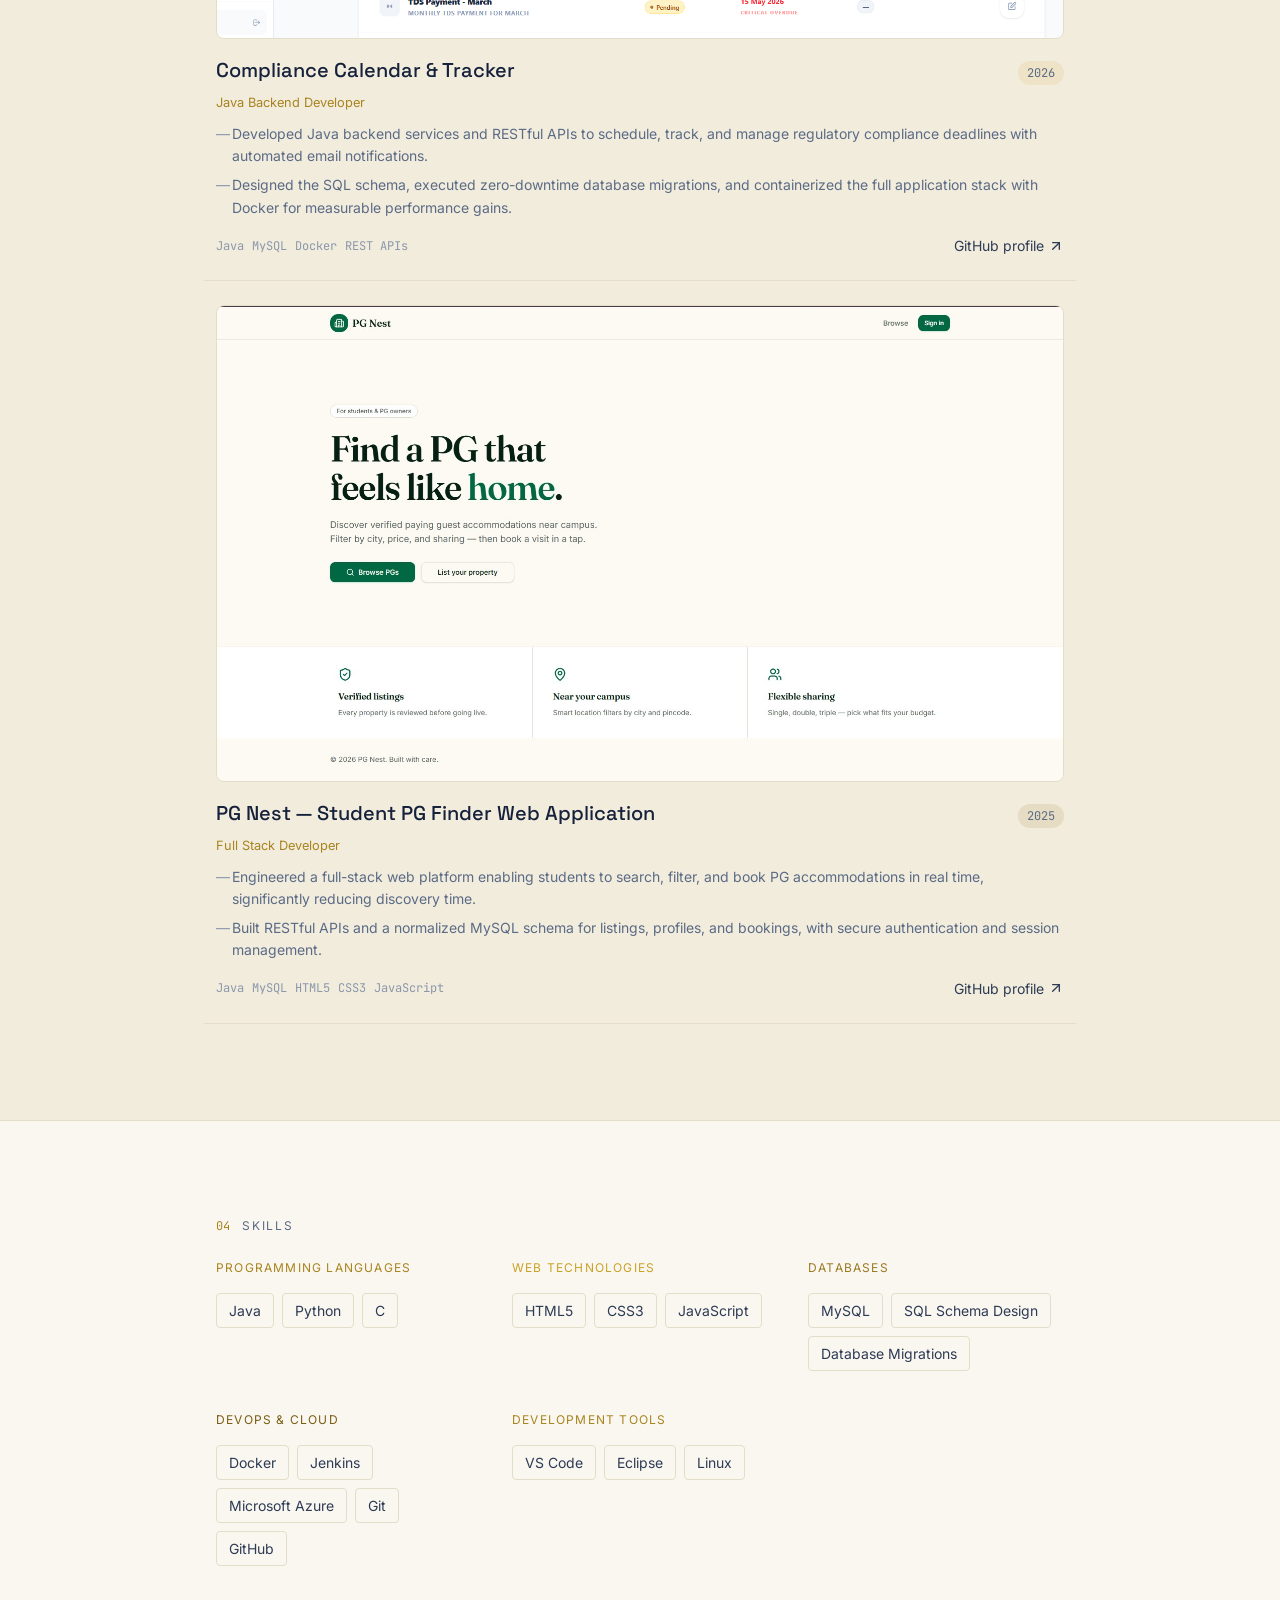
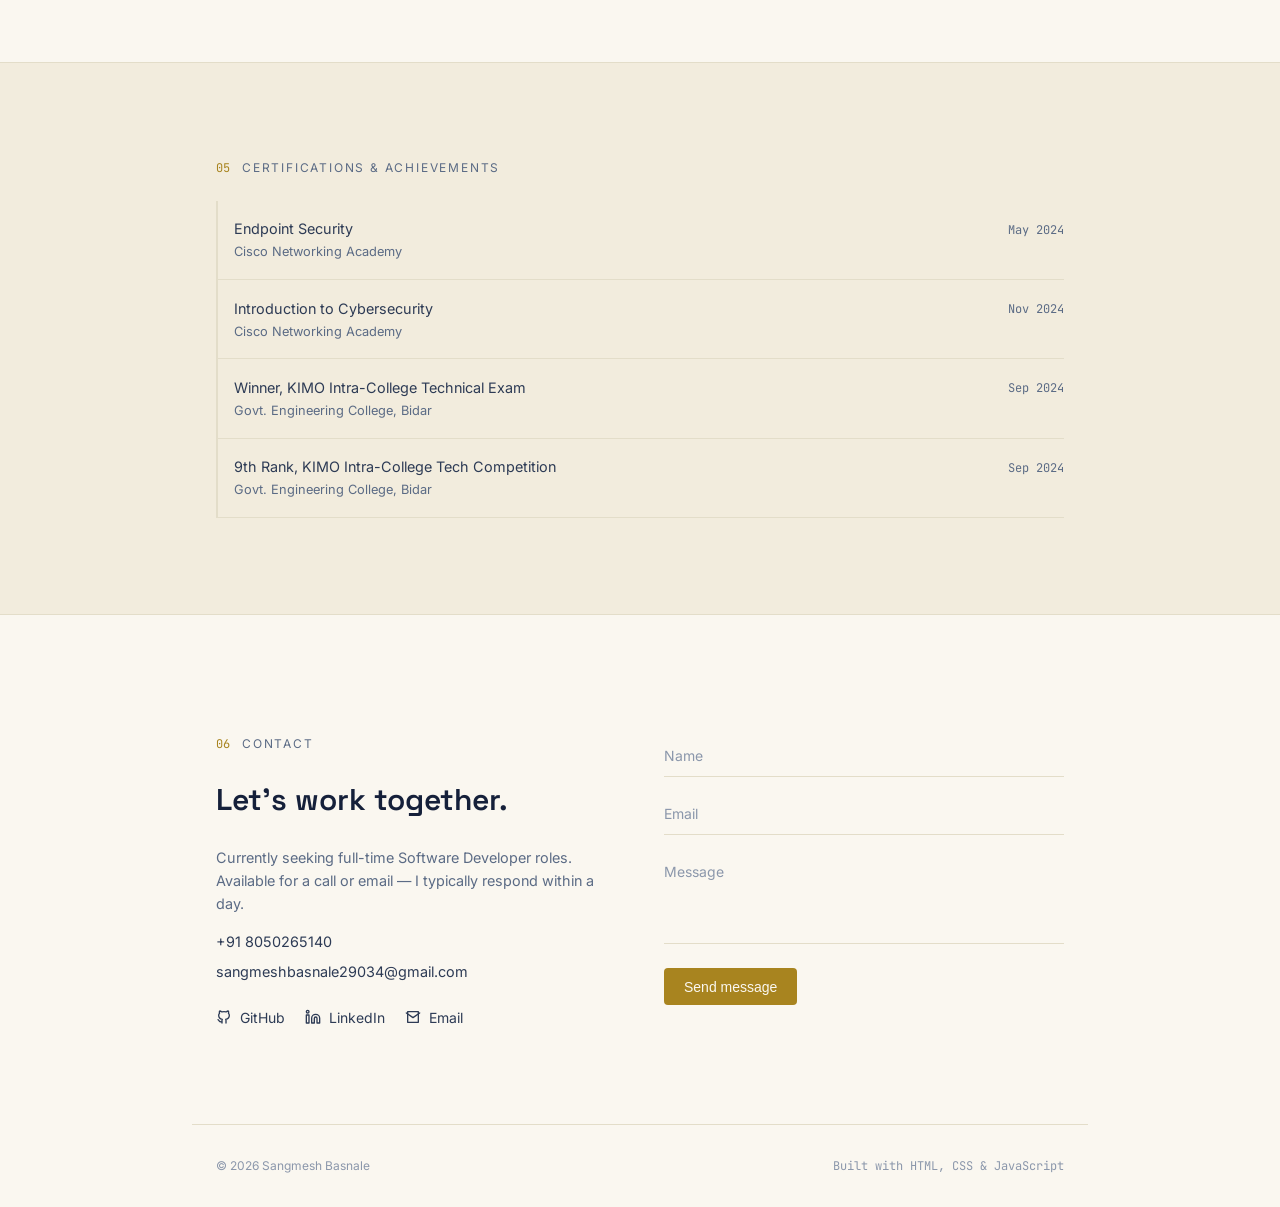
==== commit 4b55428d: "Deploy portfolio with relative image paths" ====
--- a/index.html
+++ b/index.html
@@ -43,7 +43,7 @@
 <section id="home" style="border-top:none;">
   <div class="wrap">
     <div class="eyebrow reveal">B.Tech, Computer Science · Govt. Engineering College, Bidar · 2022 – 2026</div>
-    <img src="C:\Users\sangm\OneDrive\Pictures\Desktop\WhatsApp Image 2026-06-29 at 3.25.11 PM.jpeg" alt="Sangmesh Basnale" class="hero-profile-img reveal" onerror="this.style.display='none'">
+    <img src="images/profile.jpg" alt="Sangmesh Basnale" class="hero-profile-img reveal" onerror="this.style.display='none'">
     <h1 class="headline display reveal">Software Developer —<br><span class="grad-text">Backend Engineering<br>&amp; Scalable Systems.</span></h1>
     <p class="bio reveal">
       Results-driven software developer with hands-on experience in Java, backend
@@ -71,7 +71,7 @@
     <div class="section-label reveal"><span class="idx">01</span><span class="lbl">About</span></div>
     <div class="about-grid">
       <div class="profile-photo-wrap reveal">
-        <img src="C:\Users\sangm\OneDrive\Pictures\Desktop\WhatsApp Image 2026-06-29 at 3.25.11 PM.jpeg" alt="Sangmesh Basnale"
+        <img src="images/profile.jpg" alt="Sangmesh Basnale"
              onerror="this.style.display='none'; this.nextElementSibling.style.display='flex';">
         <div class="photo-placeholder">
           Add your photo as
@@ -128,7 +128,7 @@
 
       <div class="proj-row reveal">
         <div class="project-shot">
-          <img src="C:\Users\sangm\OneDrive\Pictures\Screenshots\Screenshot 2026-06-29 142313.png" alt="Enterprise E-Commerce Backend screenshot"
+          <img src="images/project-ecommerce.jpg" alt="Enterprise E-Commerce Backend screenshot"
                onerror="this.style.display='none'; this.nextElementSibling.style.display='flex';">
           <div class="shot-placeholder">
             Add a screenshot as
@@ -158,7 +158,7 @@
 
       <div class="proj-row reveal">
         <div class="project-shot">
-          <img src="C:\Users\sangm\OneDrive\Pictures\Screenshots\Screenshot 2026-06-29 160716.png" alt="Compliance Calendar & Tracker screenshot"
+          <img src="images/project-compliance.jpg" alt="Compliance Calendar & Tracker screenshot"
                onerror="this.style.display='none'; this.nextElementSibling.style.display='flex';">
           <div class="shot-placeholder">
             Add a screenshot as
@@ -188,7 +188,7 @@
 
       <div class="proj-row reveal">
         <div class="project-shot">
-          <img src="C:\Users\sangm\OneDrive\Pictures\Screenshots\Screenshot 2026-06-29 113259.jpg" alt="PG Nest screenshot"
+          <img src="images/project-pgnest.jpg" alt="PG Nest screenshot"
                onerror="this.style.display='none'; this.nextElementSibling.style.display='flex';">
           <div class="shot-placeholder">
             Add a screenshot as
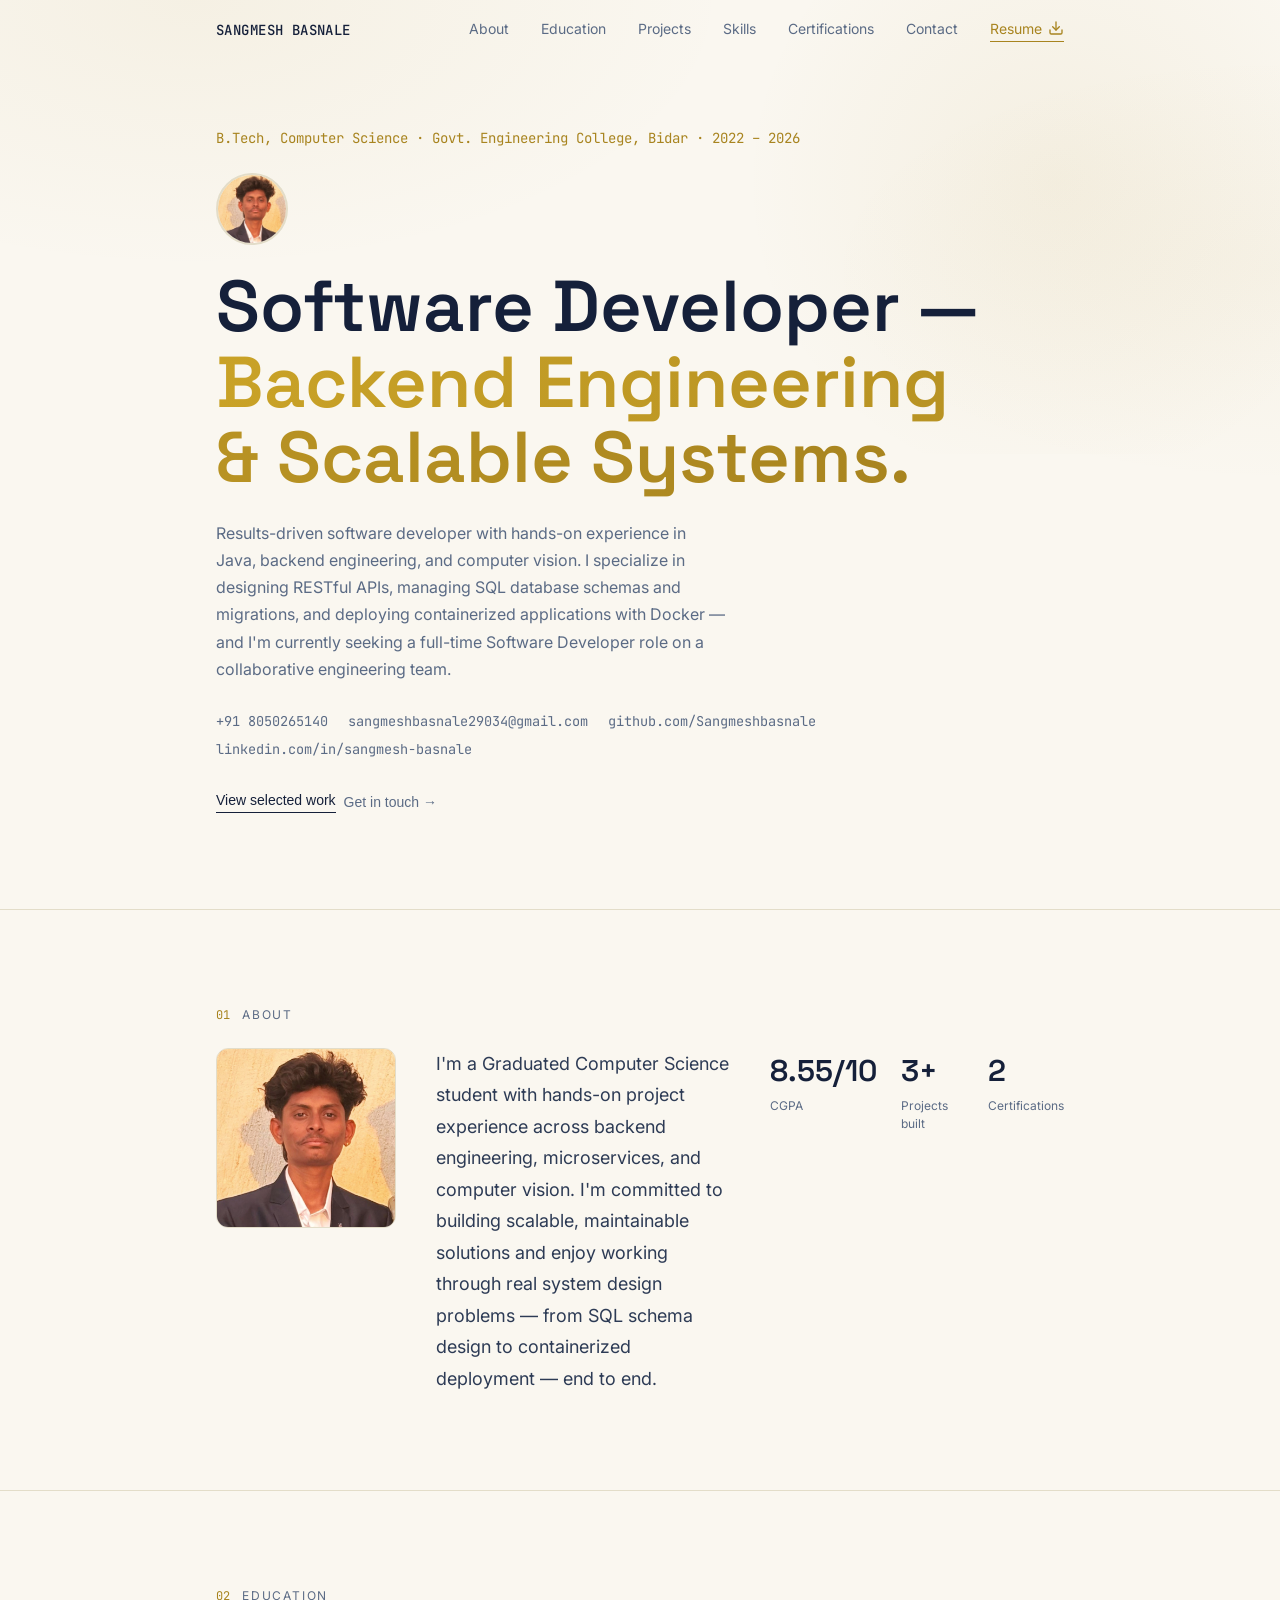
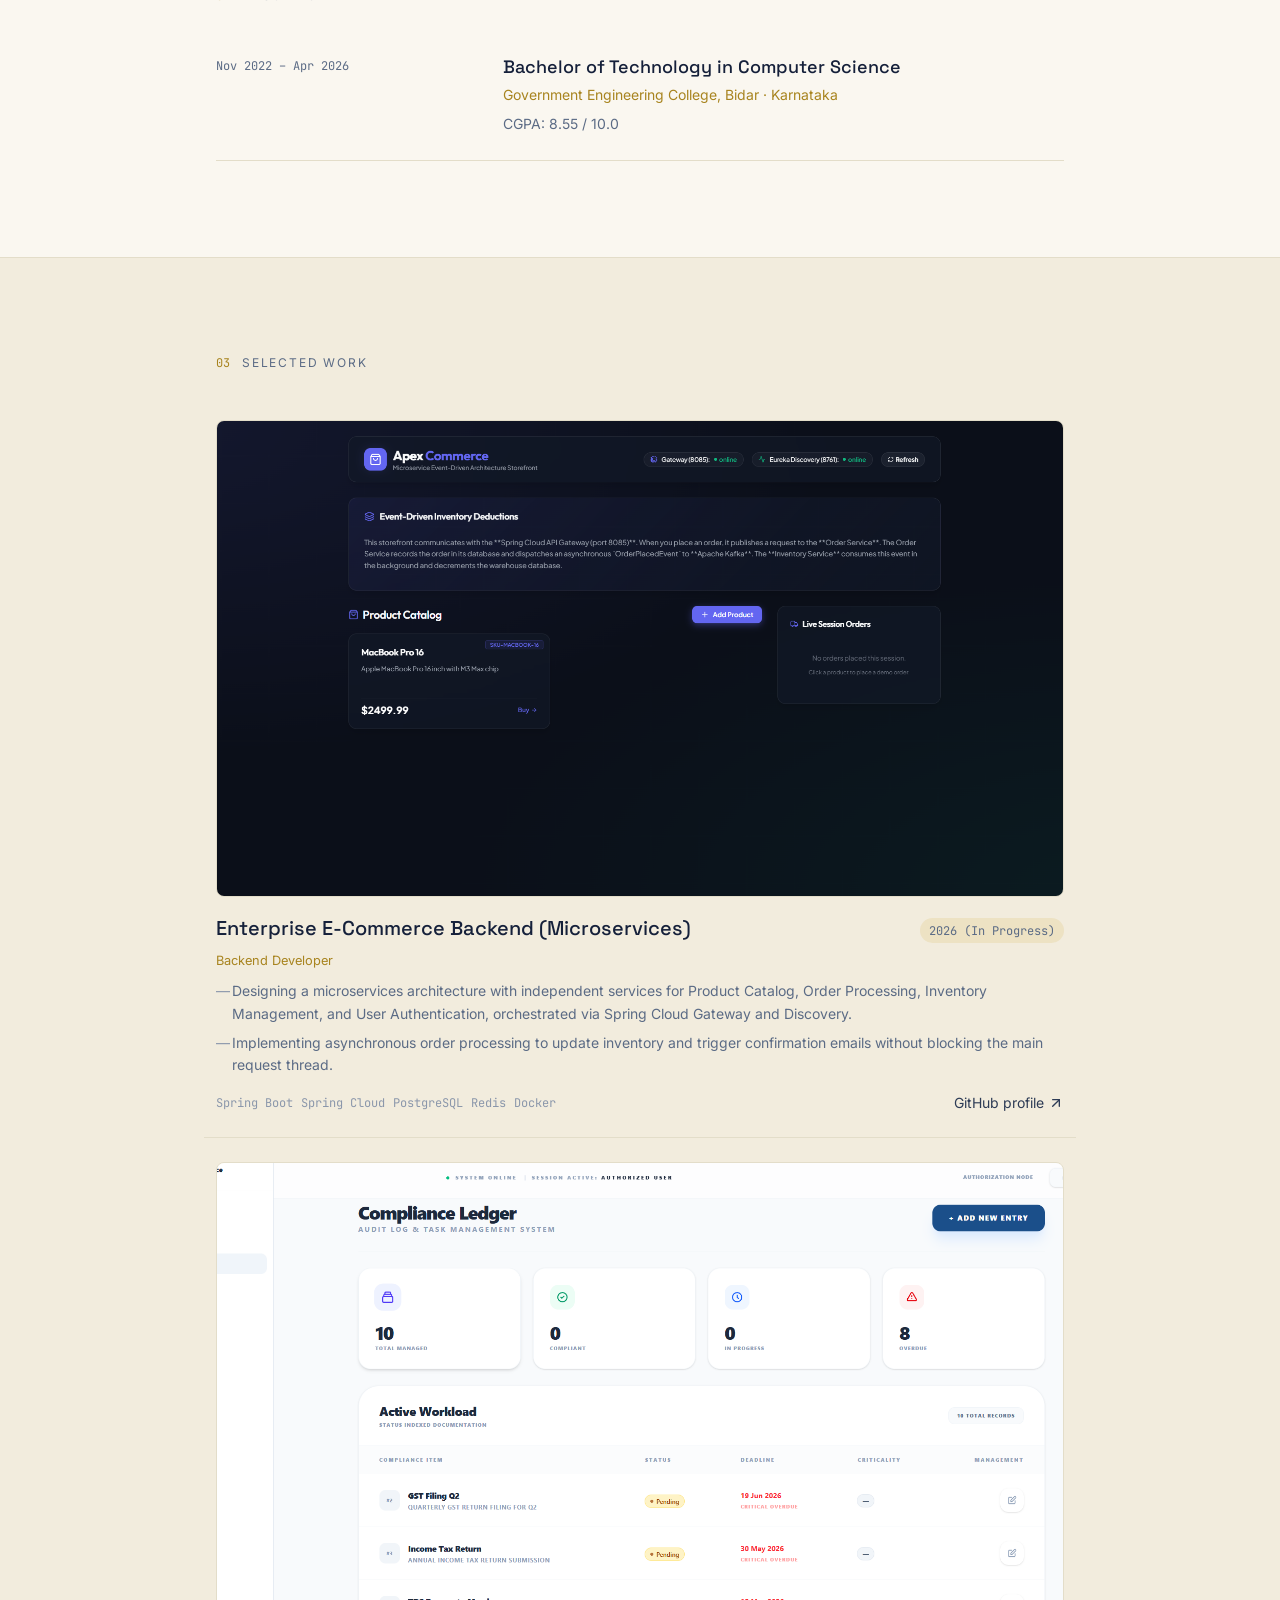
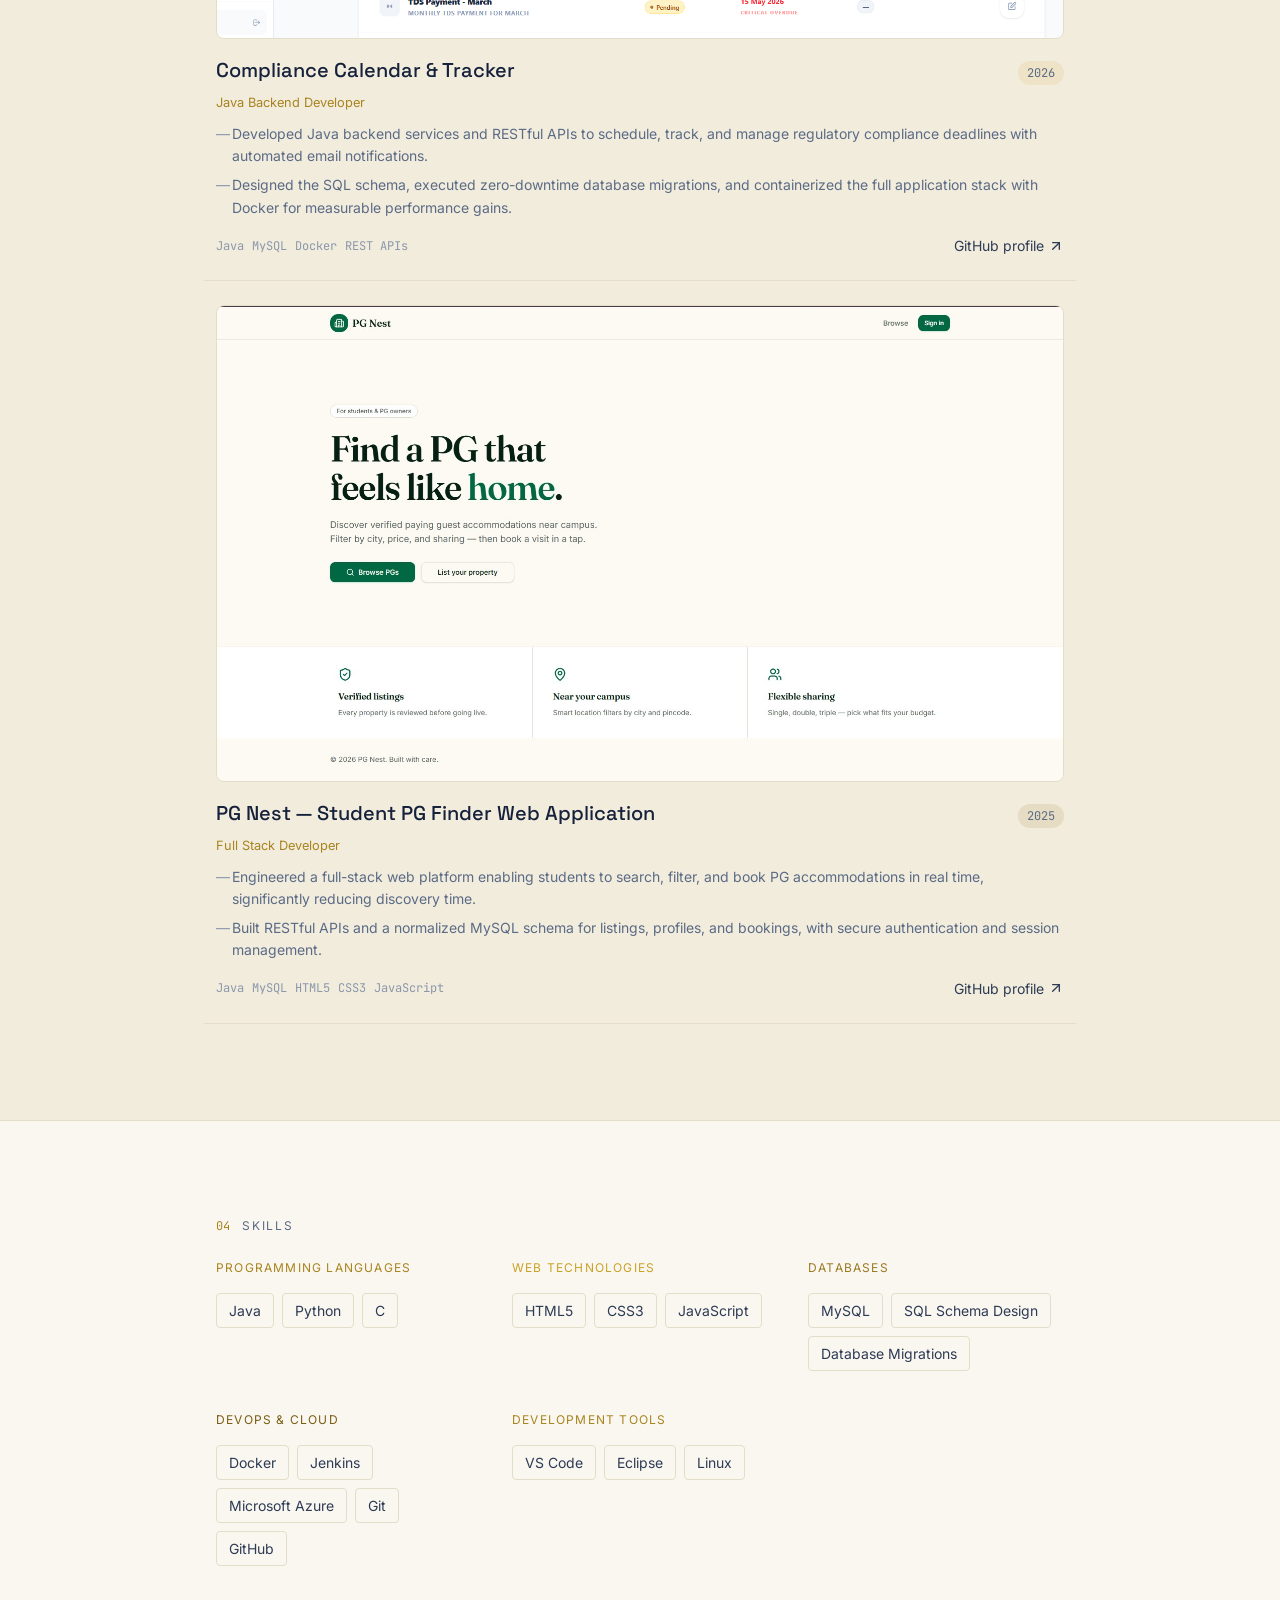
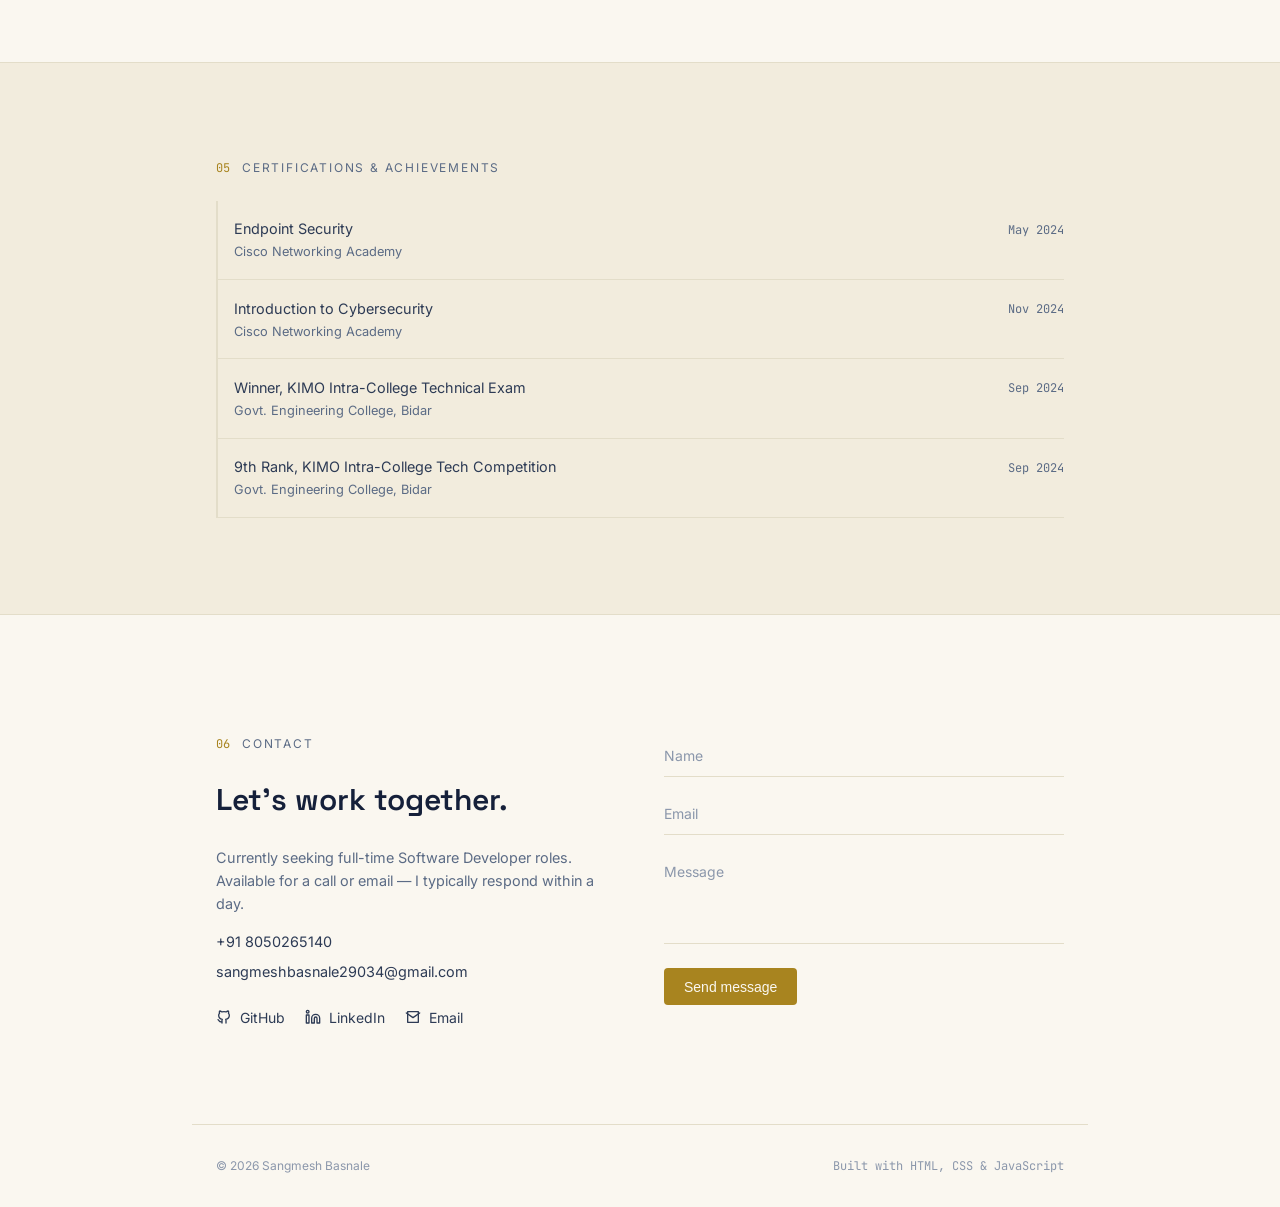
==== commit 5c2fa15a: "Add resume PDF and update portfolio with relative image paths" ====
--- a/index.html
+++ b/index.html
@@ -80,7 +80,7 @@
         </div>
       </div>
       <p class="about-text reveal">
-        I'm a final-year Computer Science student with hands-on project experience across
+        I'm a Graduated Computer Science student with hands-on project experience across
         backend engineering, microservices, and computer vision. I'm committed to building
         scalable, maintainable solutions and enjoy working through real system design problems —
         from SQL schema design to containerized deployment — end to end.
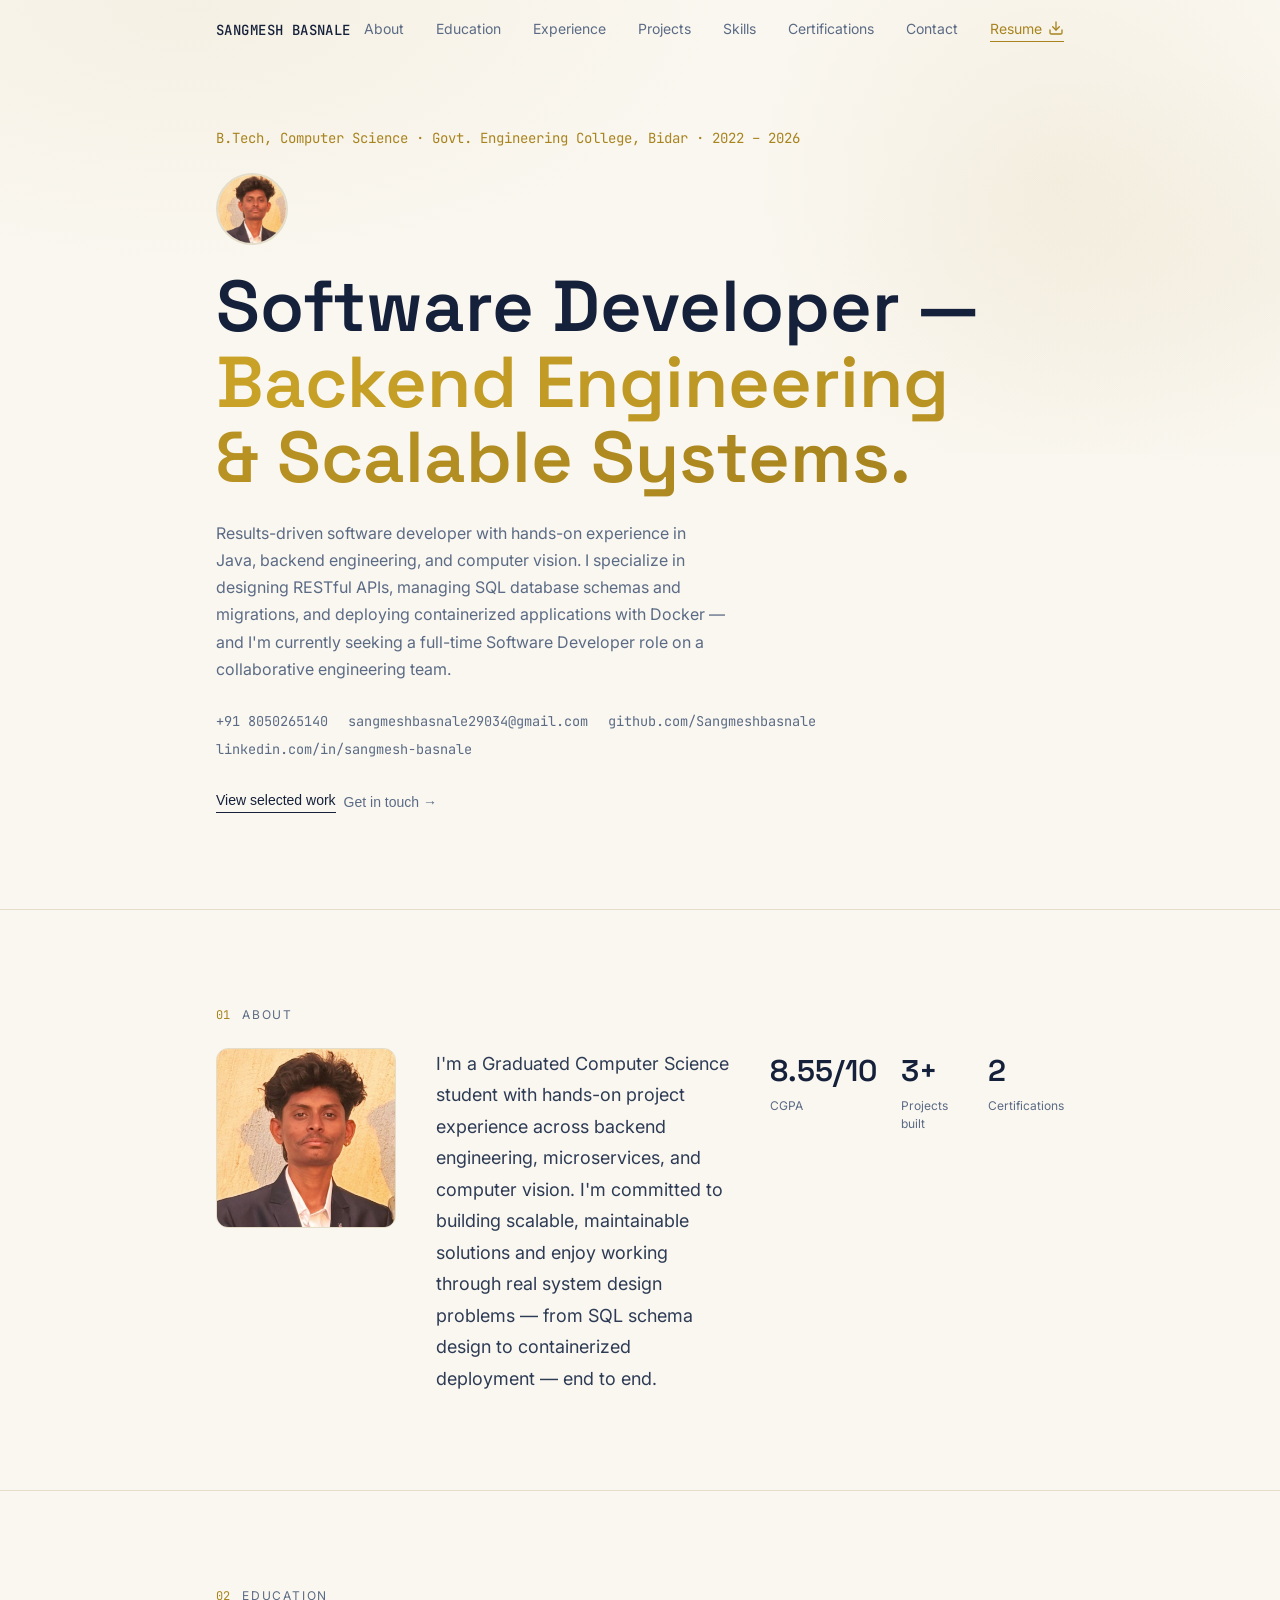
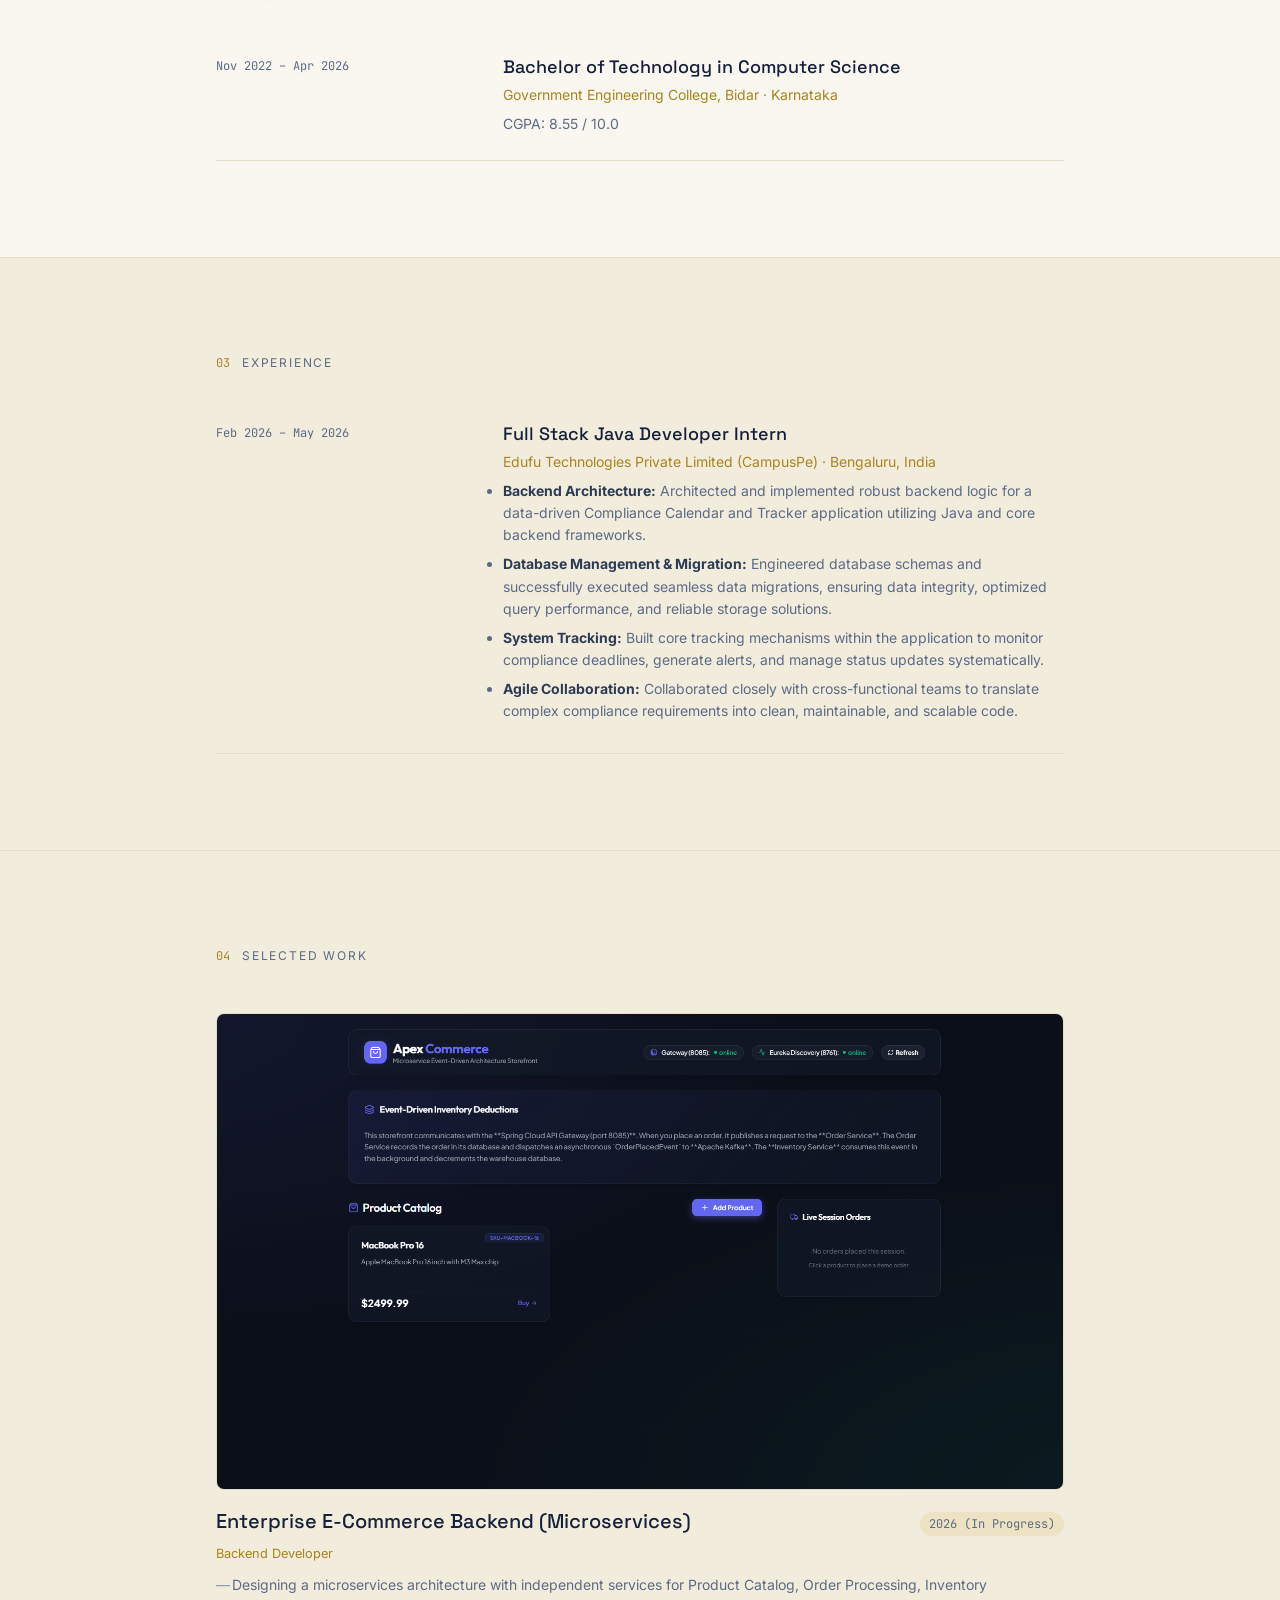
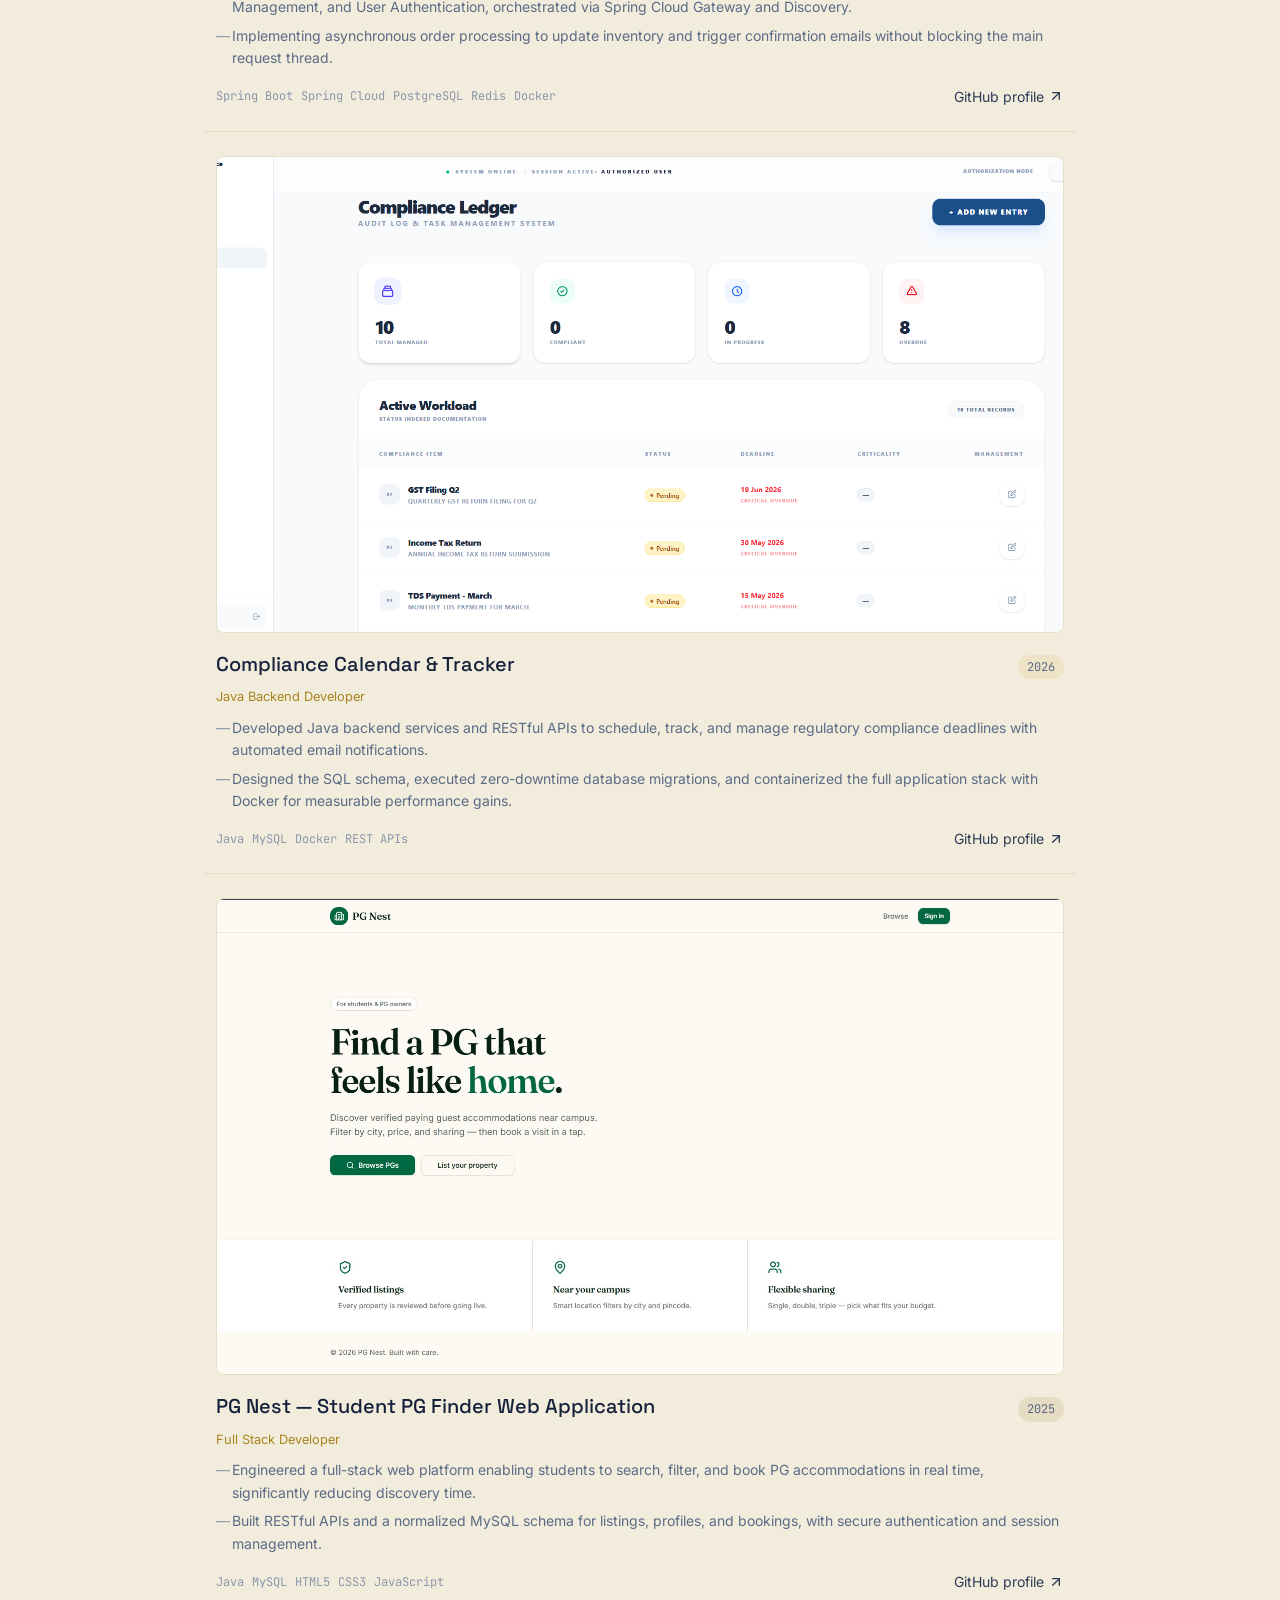
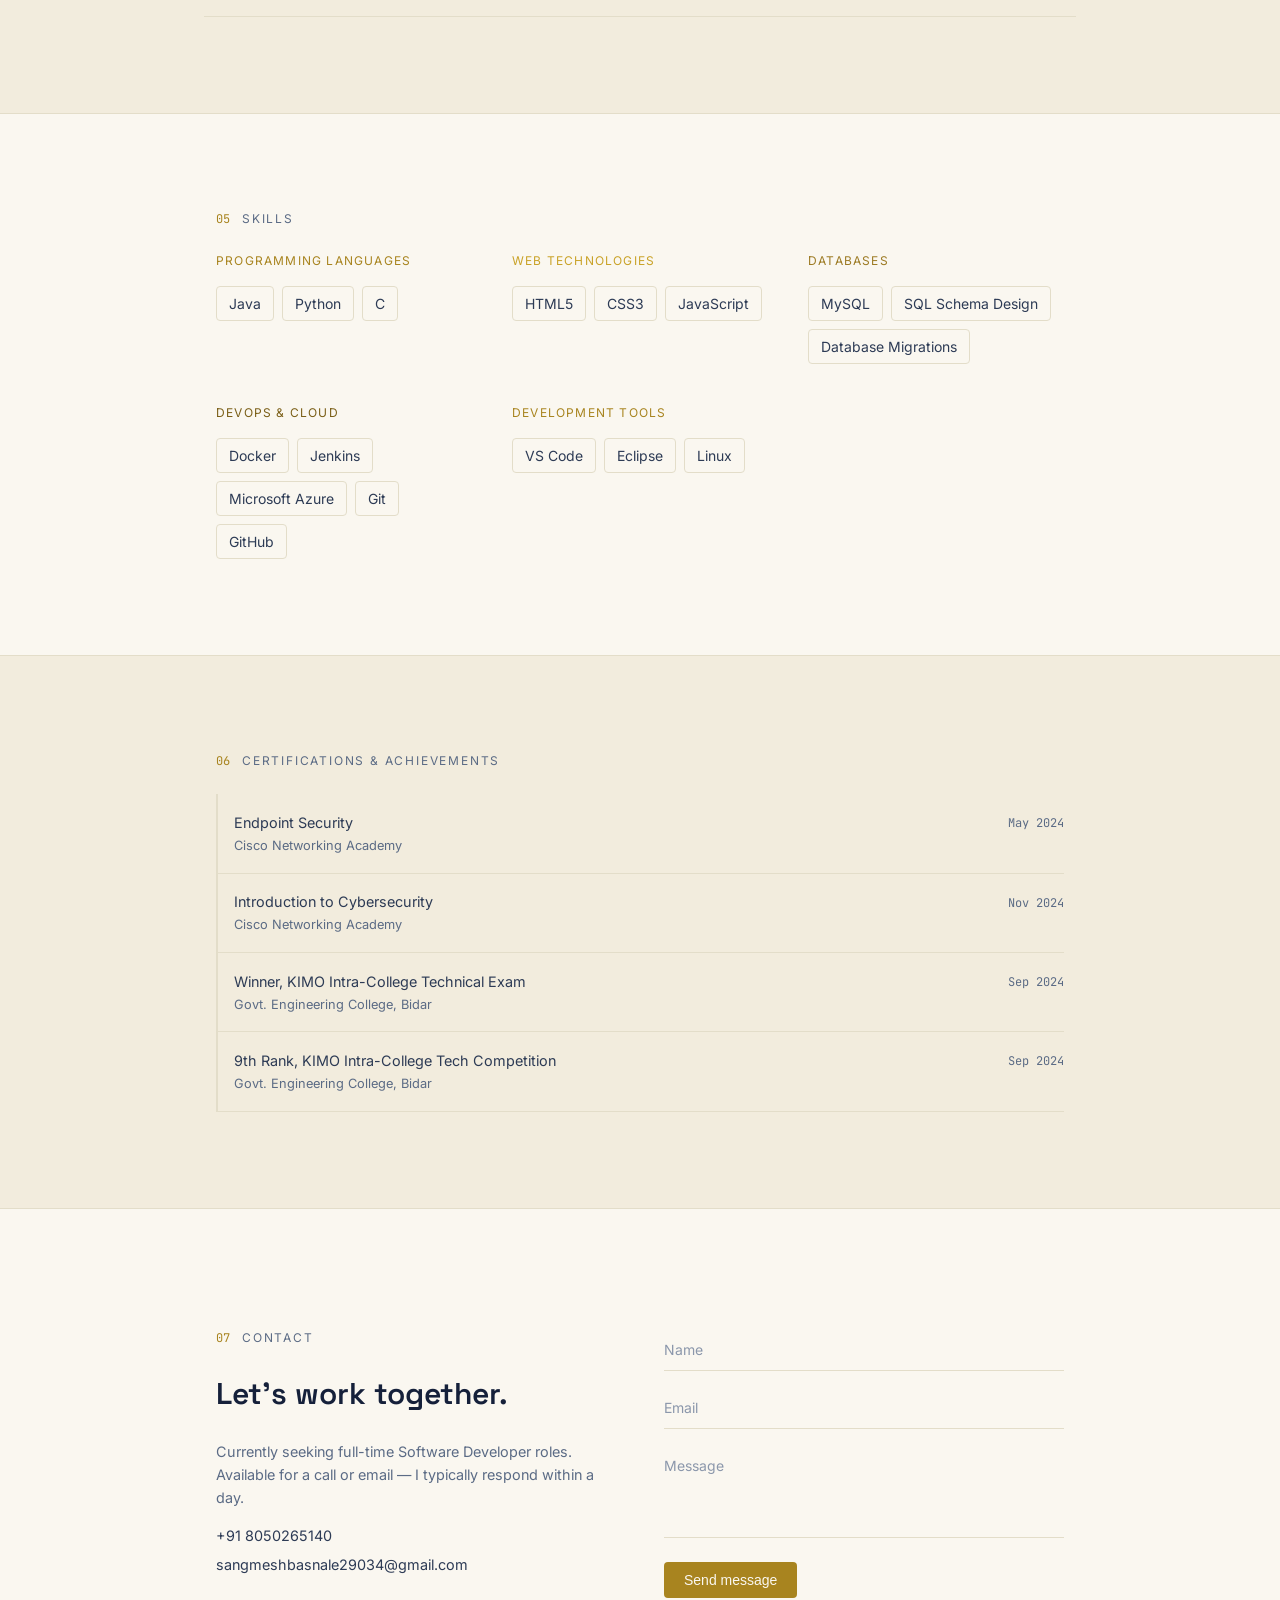
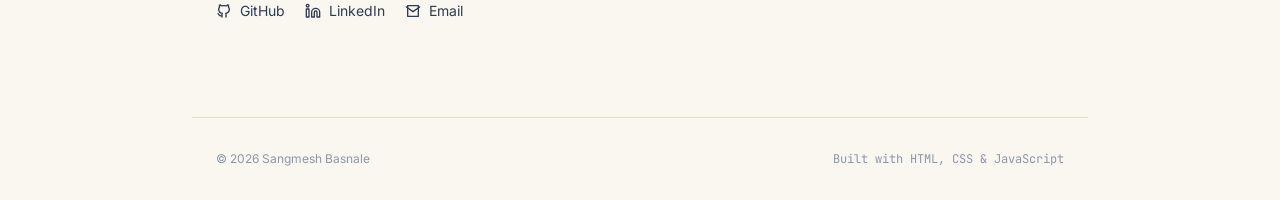
==== commit 2cff1b59: "Add Full Stack Java Developer Intern experience section" ====
--- a/index.html
+++ b/index.html
@@ -16,6 +16,7 @@
     <div class="nav-links">
       <button class="nav-link" data-scroll="about">About</button>
       <button class="nav-link" data-scroll="education">Education</button>
+      <button class="nav-link" data-scroll="experience">Experience</button>
       <button class="nav-link" data-scroll="projects">Projects</button>
       <button class="nav-link" data-scroll="skills">Skills</button>
       <button class="nav-link" data-scroll="certifications">Certifications</button>
@@ -32,6 +33,7 @@
   <div class="mobile-menu" id="mobile-menu">
     <button data-scroll="about">About</button>
     <button data-scroll="education">Education</button>
+    <button data-scroll="experience">Experience</button>
     <button data-scroll="projects">Projects</button>
     <button data-scroll="skills">Skills</button>
     <button data-scroll="certifications">Certifications</button>
@@ -120,10 +122,32 @@
   </div>
 </section>
 
+<!-- EXPERIENCE -->
+<section id="experience" class="soft">
+  <div class="wrap">
+    <div class="section-label reveal"><span class="idx">03</span><span class="lbl">Experience</span></div>
+    <div style="margin-top:1.5rem;">
+      <div class="edu-row reveal">
+        <div class="period">Feb 2026 – May 2026</div>
+        <div>
+          <h3 class="display">Full Stack Java Developer Intern</h3>
+          <div class="org">Edufu Technologies Private Limited (CampusPe) · Bengaluru, India</div>
+          <ul class="exp-list">
+            <li><strong>Backend Architecture:</strong> Architected and implemented robust backend logic for a data-driven Compliance Calendar and Tracker application utilizing Java and core backend frameworks.</li>
+            <li><strong>Database Management &amp; Migration:</strong> Engineered database schemas and successfully executed seamless data migrations, ensuring data integrity, optimized query performance, and reliable storage solutions.</li>
+            <li><strong>System Tracking:</strong> Built core tracking mechanisms within the application to monitor compliance deadlines, generate alerts, and manage status updates systematically.</li>
+            <li><strong>Agile Collaboration:</strong> Collaborated closely with cross-functional teams to translate complex compliance requirements into clean, maintainable, and scalable code.</li>
+          </ul>
+        </div>
+      </div>
+    </div>
+  </div>
+</section>
+
 <!-- PROJECTS -->
 <section id="projects" class="soft">
   <div class="wrap">
-    <div class="section-label reveal"><span class="idx">03</span><span class="lbl">Selected work</span></div>
+    <div class="section-label reveal"><span class="idx">04</span><span class="lbl">Selected work</span></div>
     <div style="margin-top:1.5rem;">
 
       <div class="proj-row reveal">
@@ -223,7 +247,7 @@
 <!-- SKILLS -->
 <section id="skills">
   <div class="wrap">
-    <div class="section-label reveal"><span class="idx">04</span><span class="lbl">Skills</span></div>
+    <div class="section-label reveal"><span class="idx">05</span><span class="lbl">Skills</span></div>
     <div class="skills-grid">
       <div class="reveal">
         <div class="skill-cat-title" style="color: var(--accent);">Programming Languages</div>
@@ -262,7 +286,7 @@
 <!-- CERTIFICATIONS -->
 <section id="certifications" class="soft">
   <div class="wrap">
-    <div class="section-label reveal"><span class="idx">05</span><span class="lbl">Certifications &amp; Achievements</span></div>
+    <div class="section-label reveal"><span class="idx">06</span><span class="lbl">Certifications &amp; Achievements</span></div>
     <div class="cert-list">
       <div class="cert-item reveal">
         <div><div class="cname">Endpoint Security</div><div class="corg">Cisco Networking Academy</div></div>
@@ -289,7 +313,7 @@
   <div class="wrap">
     <div class="contact-grid">
       <div>
-        <div class="section-label reveal"><span class="idx">06</span><span class="lbl">Contact</span></div>
+        <div class="section-label reveal"><span class="idx">07</span><span class="lbl">Contact</span></div>
         <h2 class="section-title reveal">Let's work together.</h2>
         <p class="reveal" style="color:var(--muted); font-size:.9rem; max-width:24rem; margin-bottom:1rem; line-height:1.6;">
           Currently seeking full-time Software Developer roles. Available for a call or email —
--- a/style.css
+++ b/style.css
@@ -168,6 +168,9 @@
 .edu-row h3 { font-family: 'Space Grotesk', sans-serif; font-size: 1.125rem; font-weight: 500; }
 .edu-row .org { font-size: .875rem; color: var(--accent); margin: .25rem 0 .5rem; }
 .edu-row p { font-size: .875rem; color: var(--muted); line-height: 1.6; }
+.edu-row .exp-list { margin-top: .5rem; }
+.edu-row .exp-list li { font-size: .875rem; color: var(--muted); line-height: 1.6; margin-bottom: .4rem; }
+.edu-row .exp-list strong { color: var(--text-soft); }
 @media (max-width: 600px) { .edu-row { grid-template-columns: 1fr; } }
 
 /* ---------- PROJECTS ---------- */
